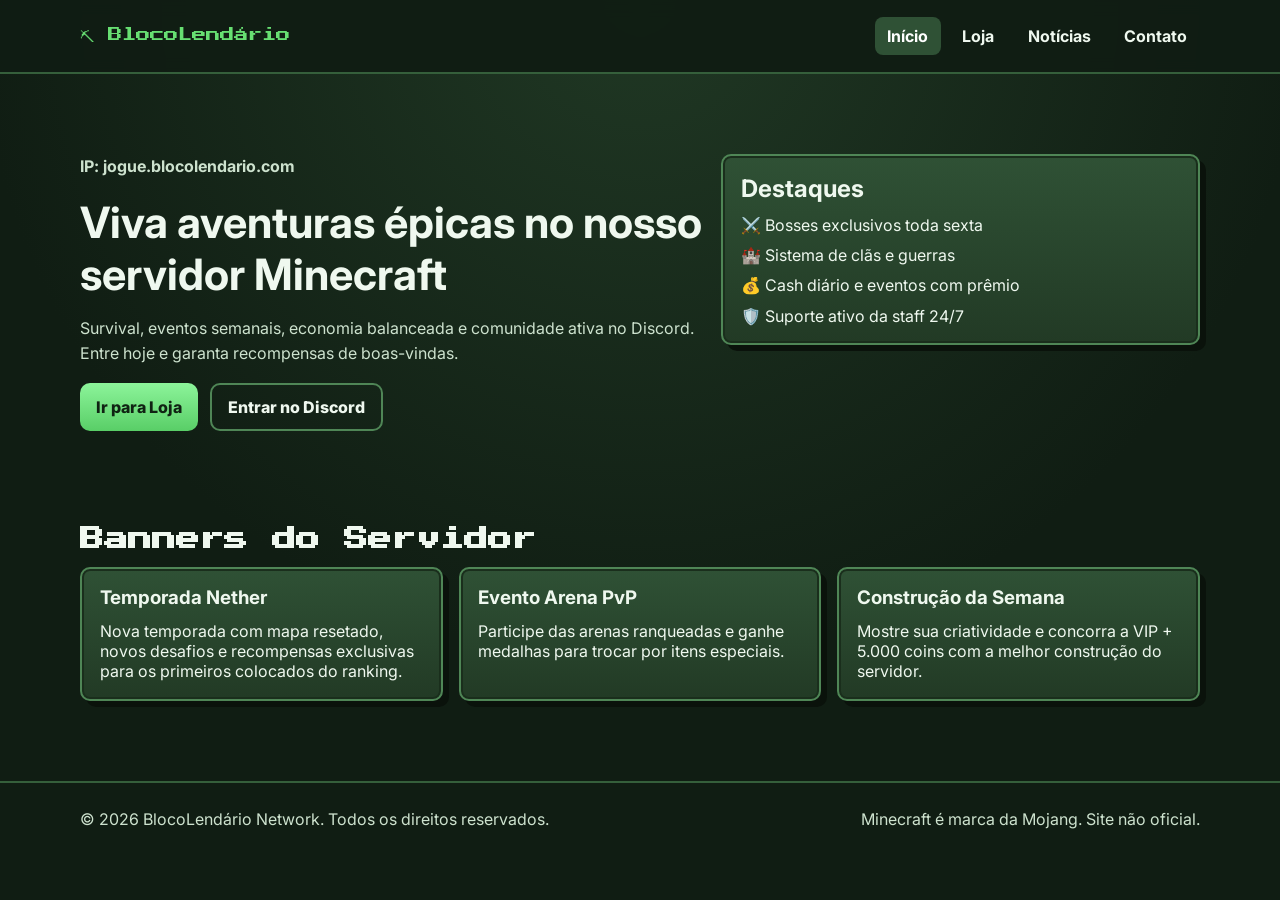
==== index.html @ 36bd611c "Create responsive Minecraft server website with store and payments" ====
<!DOCTYPE html>
<html lang="pt-BR">
  <head>
    <meta charset="UTF-8" />
    <meta name="viewport" content="width=device-width, initial-scale=1.0" />
    <title>BlocoLendário | Servidor Minecraft</title>
    <link rel="preconnect" href="https://fonts.googleapis.com" />
    <link rel="preconnect" href="https://fonts.gstatic.com" crossorigin />
    <link
      href="https://fonts.googleapis.com/css2?family=Press+Start+2P&family=Inter:wght@400;600;700;800&display=swap"
      rel="stylesheet"
    />
    <link rel="stylesheet" href="styles.css" />
  </head>
  <body>
    <header class="site-header">
      <div class="container nav-wrap">
        <a class="logo" href="index.html">⛏ BlocoLendário</a>
        <button class="menu-toggle" aria-label="Abrir menu">☰</button>
        <nav class="main-nav">
          <a class="active" href="index.html">Início</a>
          <a href="loja.html">Loja</a>
          <a href="noticias.html">Notícias</a>
          <a href="contato.html">Contato</a>
        </nav>
      </div>
    </header>

    <main>
      <section class="hero">
        <div class="container hero-grid">
          <div>
            <p class="tag">IP: jogue.blocolendario.com</p>
            <h1>Viva aventuras épicas no nosso servidor Minecraft</h1>
            <p>
              Survival, eventos semanais, economia balanceada e comunidade ativa no Discord.
              Entre hoje e garanta recompensas de boas-vindas.
            </p>
            <div class="hero-actions">
              <a class="btn btn-primary" href="loja.html">Ir para Loja</a>
              <a class="btn btn-outline" href="contato.html">Entrar no Discord</a>
            </div>
          </div>
          <div class="hero-card pixel-border">
            <h2>Destaques</h2>
            <ul>
              <li>⚔️ Bosses exclusivos toda sexta</li>
              <li>🏰 Sistema de clãs e guerras</li>
              <li>💰 Cash diário e eventos com prêmio</li>
              <li>🛡️ Suporte ativo da staff 24/7</li>
            </ul>
          </div>
        </div>
      </section>

      <section class="section">
        <div class="container">
          <h2 class="section-title">Banners do Servidor</h2>
          <div class="banner-grid">
            <article class="banner-card pixel-border">
              <h3>Temporada Nether</h3>
              <p>
                Nova temporada com mapa resetado, novos desafios e recompensas exclusivas para os
                primeiros colocados do ranking.
              </p>
            </article>
            <article class="banner-card pixel-border">
              <h3>Evento Arena PvP</h3>
              <p>
                Participe das arenas ranqueadas e ganhe medalhas para trocar por itens especiais.
              </p>
            </article>
            <article class="banner-card pixel-border">
              <h3>Construção da Semana</h3>
              <p>
                Mostre sua criatividade e concorra a VIP + 5.000 coins com a melhor construção do
                servidor.
              </p>
            </article>
          </div>
        </div>
      </section>
    </main>

    <footer class="site-footer">
      <div class="container footer-wrap">
        <p>© 2026 BlocoLendário Network. Todos os direitos reservados.</p>
        <p>Minecraft é marca da Mojang. Site não oficial.</p>
      </div>
    </footer>

    <script src="script.js"></script>
  </body>
</html>
---- styles.css ----
:root {
  --bg: #101d13;
  --bg-soft: #1b2e1e;
  --surface: #223a25;
  --surface-light: #2f5135;
  --primary: #67df72;
  --accent: #f3c153;
  --text: #eff8ef;
  --muted: #cde2ce;
  --danger: #f05f5f;
}

* {
  box-sizing: border-box;
  margin: 0;
  padding: 0;
}

body {
  font-family: "Inter", sans-serif;
  color: var(--text);
  background: radial-gradient(circle at top, #203824 0%, var(--bg) 60%);
  min-height: 100vh;
}

.container {
  width: min(1120px, 92%);
  margin: 0 auto;
}

.site-header {
  position: sticky;
  top: 0;
  z-index: 30;
  background: rgba(16, 29, 19, 0.95);
  backdrop-filter: blur(8px);
  border-bottom: 2px solid #355f3b;
}

.nav-wrap {
  min-height: 72px;
  display: flex;
  align-items: center;
  justify-content: space-between;
  gap: 1rem;
}

.logo {
  font-family: "Press Start 2P", cursive;
  color: var(--primary);
  text-decoration: none;
  font-size: 0.9rem;
}

.main-nav {
  display: flex;
  gap: 0.5rem;
}

.main-nav a {
  color: var(--text);
  text-decoration: none;
  font-weight: 700;
  padding: 0.55rem 0.8rem;
  border-radius: 8px;
}

.main-nav a:hover,
.main-nav a.active {
  background: var(--surface-light);
  color: #fff;
}

.menu-toggle {
  display: none;
  background: transparent;
  border: 1px solid #436f48;
  color: var(--text);
  border-radius: 8px;
  padding: 0.4rem 0.65rem;
  font-size: 1.2rem;
}

.hero {
  padding: 5rem 0 3rem;
}

.hero-grid {
  display: grid;
  grid-template-columns: 1.3fr 1fr;
  gap: 1.2rem;
  align-items: start;
}

.tag {
  color: var(--accent);
  font-weight: 700;
  margin-bottom: 1rem;
}

h1 {
  font-size: clamp(1.75rem, 5vw, 2.7rem);
  margin-bottom: 1rem;
}

.hero p {
  color: var(--muted);
  line-height: 1.6;
  margin-bottom: 1rem;
}

.hero-actions {
  display: flex;
  flex-wrap: wrap;
  gap: 0.75rem;
}

.btn {
  display: inline-flex;
  justify-content: center;
  align-items: center;
  text-decoration: none;
  font-weight: 800;
  border-radius: 10px;
  padding: 0.75rem 1rem;
  border: 0;
}

.btn-primary {
  color: #102313;
  background: linear-gradient(180deg, #8cf49a, #59ce67);
}

.btn-outline {
  color: var(--text);
  border: 2px solid #4f8656;
}

.section {
  padding: 3rem 0;
}

.section-title {
  font-family: "Press Start 2P", cursive;
  font-size: clamp(1rem, 3.5vw, 1.5rem);
  margin-bottom: 1rem;
}

.section-subtitle {
  margin-bottom: 1.5rem;
  color: var(--muted);
}

.pixel-border {
  border: 2px solid #4f8656;
  box-shadow: 0 0 0 2px #1a2e1c inset, 6px 6px 0 #0a120b;
  border-radius: 10px;
  background: linear-gradient(180deg, var(--surface-light), var(--surface));
}

.hero-card,
.banner-card,
.product-card,
.news-card,
.contact-card {
  padding: 1.1rem;
}

.hero-card h2,
.banner-card h3,
.product-card h2,
.news-card h2,
.contact-card h2 {
  margin-bottom: 0.75rem;
}

.hero-card ul,
.contact-card ul {
  list-style: none;
  display: grid;
  gap: 0.65rem;
}

.banner-grid,
.product-grid,
.news-list,
.contact-grid {
  display: grid;
  gap: 1rem;
}

.banner-grid,
.product-grid {
  grid-template-columns: repeat(auto-fit, minmax(220px, 1fr));
}

.news-list,
.contact-grid {
  grid-template-columns: 1fr;
}

.product-card {
  display: grid;
  gap: 0.8rem;
}

.product-card strong {
  color: var(--accent);
  font-size: 1.2rem;
}

.featured {
  border-color: var(--accent);
}

.badge {
  width: fit-content;
  font-size: 0.75rem;
  font-weight: 800;
  background: #18271a;
  border: 1px solid #4f8656;
  border-radius: 999px;
  padding: 0.2rem 0.55rem;
}

.news-card span {
  color: var(--accent);
  font-weight: 700;
}

.site-footer {
  border-top: 2px solid #355f3b;
  margin-top: 2rem;
}

.footer-wrap {
  min-height: 72px;
  padding: 1rem 0;
  display: flex;
  justify-content: space-between;
  align-items: center;
  gap: 1rem;
  flex-wrap: wrap;
  color: var(--muted);
}

@media (max-width: 860px) {
  .menu-toggle {
    display: inline-block;
  }

  .main-nav {
    position: fixed;
    top: 72px;
    left: 0;
    right: 0;
    background: #17301a;
    border-bottom: 2px solid #355f3b;
    padding: 0.8rem 4%;
    display: none;
    flex-direction: column;
    gap: 0.3rem;
  }

  .main-nav.open {
    display: flex;
  }

  .hero-grid {
    grid-template-columns: 1fr;
  }
}
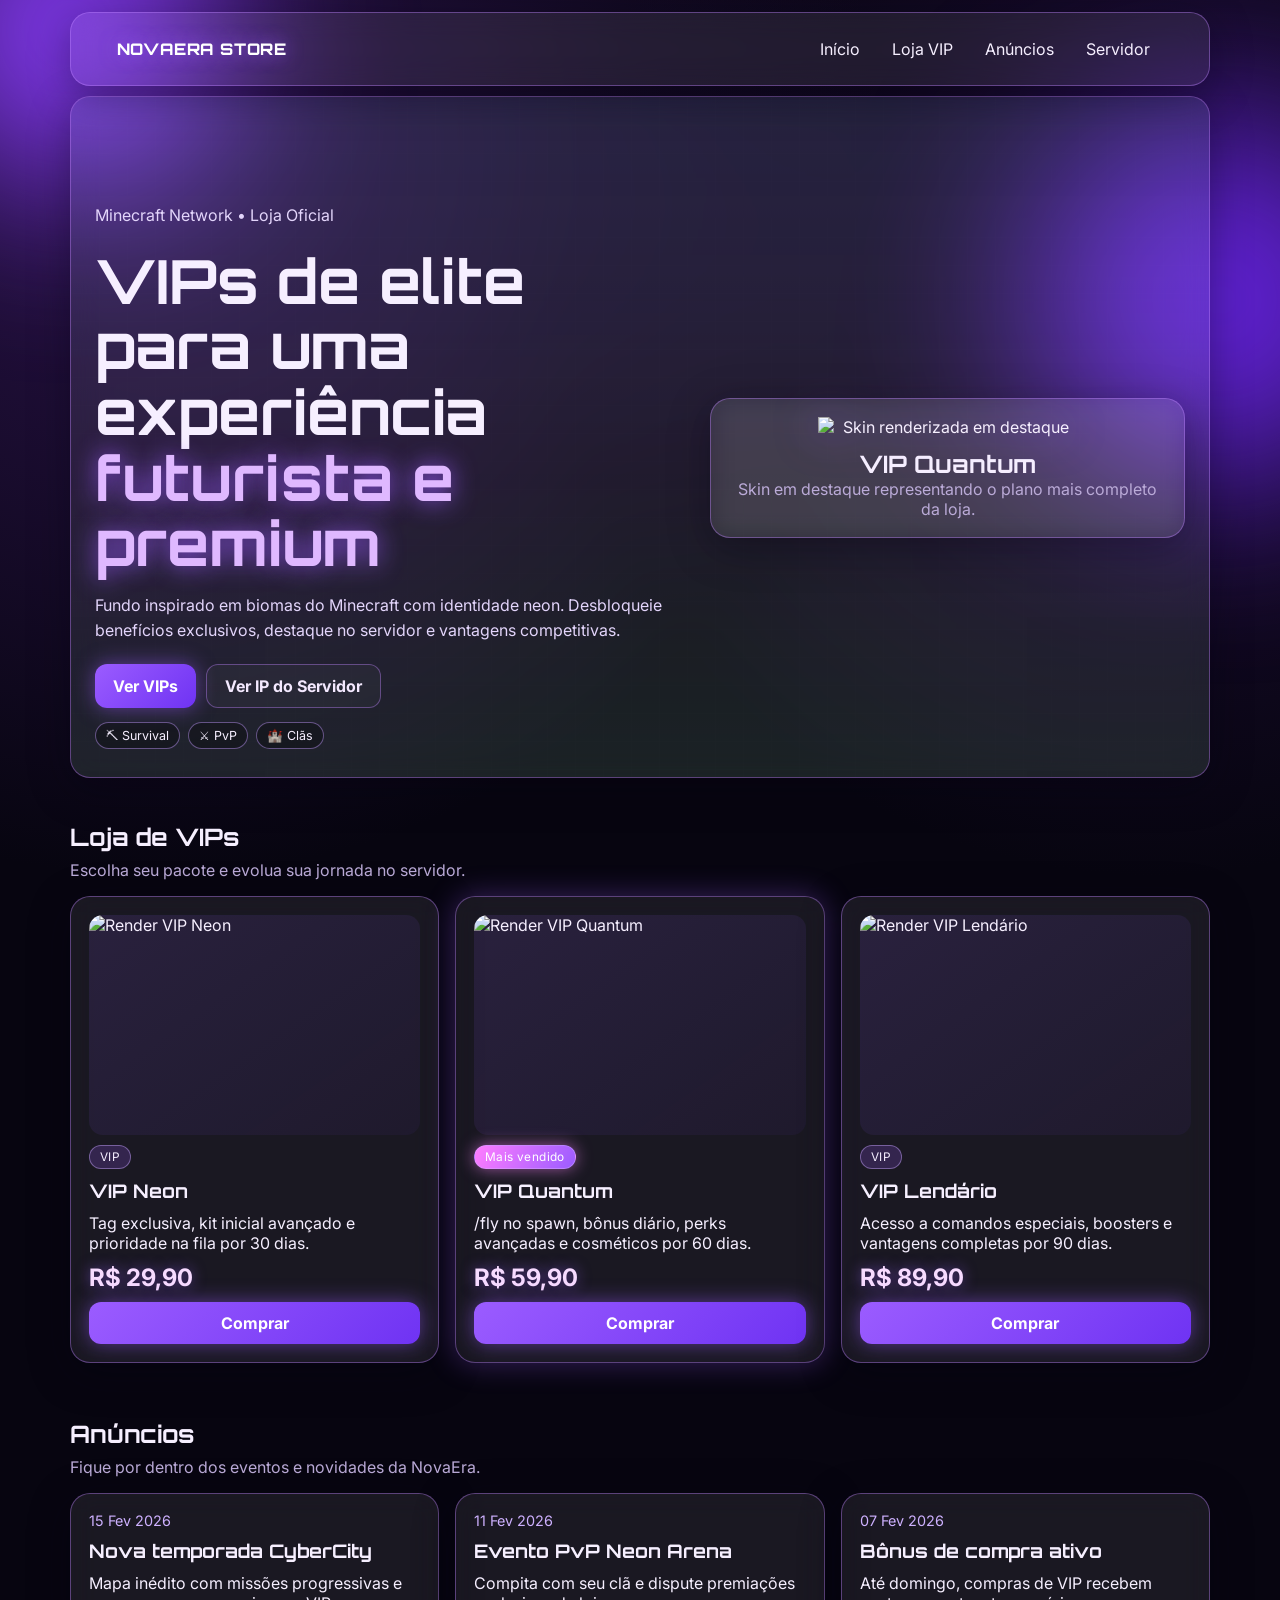
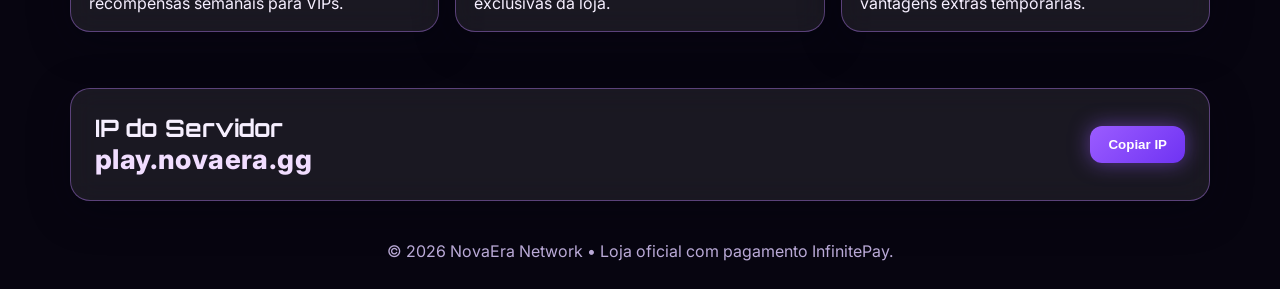
==== commit 66c9dbe1: "Add stronger Minecraft-inspired hero visuals and themed accents" ====
--- a/index.html
+++ b/index.html
@@ -3,89 +3,145 @@
   <head>
     <meta charset="UTF-8" />
     <meta name="viewport" content="width=device-width, initial-scale=1.0" />
-    <title>BlocoLendário | Servidor Minecraft</title>
+    <title>Loja NovaEra | VIP Minecraft</title>
     <link rel="preconnect" href="https://fonts.googleapis.com" />
     <link rel="preconnect" href="https://fonts.gstatic.com" crossorigin />
     <link
-      href="https://fonts.googleapis.com/css2?family=Press+Start+2P&family=Inter:wght@400;600;700;800&display=swap"
+      href="https://fonts.googleapis.com/css2?family=Inter:wght@400;500;700;800&family=Orbitron:wght@500;700;800&display=swap"
       rel="stylesheet"
     />
     <link rel="stylesheet" href="styles.css" />
   </head>
   <body>
-    <header class="site-header">
-      <div class="container nav-wrap">
-        <a class="logo" href="index.html">⛏ BlocoLendário</a>
+    <div class="bg-blur blur-1"></div>
+    <div class="bg-blur blur-2"></div>
+
+    <header class="topbar glass">
+      <div class="container nav">
+        <a href="#inicio" class="logo">NOVAERA STORE</a>
         <button class="menu-toggle" aria-label="Abrir menu">☰</button>
-        <nav class="main-nav">
-          <a class="active" href="index.html">Início</a>
-          <a href="loja.html">Loja</a>
-          <a href="noticias.html">Notícias</a>
-          <a href="contato.html">Contato</a>
+        <nav class="menu">
+          <a href="#inicio">Início</a>
+          <a href="#loja">Loja VIP</a>
+          <a href="#anuncios">Anúncios</a>
+          <a href="#servidor">Servidor</a>
         </nav>
       </div>
     </header>
 
     <main>
-      <section class="hero">
-        <div class="container hero-grid">
+      <section id="inicio" class="hero container glass">
+        <div class="minecraft-overlay" aria-hidden="true"></div>
+
+        <div class="hero-content">
+          <p class="eyebrow">Minecraft Network • Loja Oficial</p>
+          <h1>
+            VIPs de elite para uma experiência
+            <span>futurista e premium</span>
+          </h1>
+          <p>
+            Fundo inspirado em biomas do Minecraft com identidade neon. Desbloqueie benefícios
+            exclusivos, destaque no servidor e vantagens competitivas.
+          </p>
+          <div class="hero-actions">
+            <a href="#loja" class="btn btn-primary">Ver VIPs</a>
+            <a href="#servidor" class="btn btn-secondary">Ver IP do Servidor</a>
+          </div>
+          <div class="hero-tags">
+            <span>⛏ Survival</span>
+            <span>⚔ PvP</span>
+            <span>🏰 Clãs</span>
+          </div>
+        </div>
+
+        <div class="hero-render glass">
+          <img
+            src="https://mc-heads.net/body/Notch/left"
+            alt="Skin renderizada em destaque"
+            loading="eager"
+          />
           <div>
-            <p class="tag">IP: jogue.blocolendario.com</p>
-            <h1>Viva aventuras épicas no nosso servidor Minecraft</h1>
-            <p>
-              Survival, eventos semanais, economia balanceada e comunidade ativa no Discord.
-              Entre hoje e garanta recompensas de boas-vindas.
-            </p>
-            <div class="hero-actions">
-              <a class="btn btn-primary" href="loja.html">Ir para Loja</a>
-              <a class="btn btn-outline" href="contato.html">Entrar no Discord</a>
-            </div>
-          </div>
-          <div class="hero-card pixel-border">
-            <h2>Destaques</h2>
-            <ul>
-              <li>⚔️ Bosses exclusivos toda sexta</li>
-              <li>🏰 Sistema de clãs e guerras</li>
-              <li>💰 Cash diário e eventos com prêmio</li>
-              <li>🛡️ Suporte ativo da staff 24/7</li>
-            </ul>
+            <h2>VIP Quantum</h2>
+            <p>Skin em destaque representando o plano mais completo da loja.</p>
           </div>
         </div>
       </section>
 
-      <section class="section">
-        <div class="container">
-          <h2 class="section-title">Banners do Servidor</h2>
-          <div class="banner-grid">
-            <article class="banner-card pixel-border">
-              <h3>Temporada Nether</h3>
-              <p>
-                Nova temporada com mapa resetado, novos desafios e recompensas exclusivas para os
-                primeiros colocados do ranking.
-              </p>
-            </article>
-            <article class="banner-card pixel-border">
-              <h3>Evento Arena PvP</h3>
-              <p>
-                Participe das arenas ranqueadas e ganhe medalhas para trocar por itens especiais.
-              </p>
-            </article>
-            <article class="banner-card pixel-border">
-              <h3>Construção da Semana</h3>
-              <p>
-                Mostre sua criatividade e concorra a VIP + 5.000 coins com a melhor construção do
-                servidor.
-              </p>
-            </article>
+      <section id="loja" class="container section">
+        <div class="section-head">
+          <h2>Loja de VIPs</h2>
+          <p>Escolha seu pacote e evolua sua jornada no servidor.</p>
+        </div>
+
+        <div class="vip-grid">
+          <article class="vip-card glass">
+            <img src="https://mc-heads.net/body/Steve/left" alt="Render VIP Neon" loading="lazy" />
+            <span class="chip">VIP</span>
+            <h3>VIP Neon</h3>
+            <p>Tag exclusiva, kit inicial avançado e prioridade na fila por 30 dias.</p>
+            <strong class="price">R$ 29,90</strong>
+            <a class="btn btn-primary" href="https://checkout.infinitepay.io/novaera-vip-neon" target="_blank" rel="noopener">Comprar</a>
+          </article>
+
+          <article class="vip-card glass featured">
+            <img src="https://mc-heads.net/body/Alex/left" alt="Render VIP Quantum" loading="lazy" />
+            <span class="chip hot">Mais vendido</span>
+            <h3>VIP Quantum</h3>
+            <p>/fly no spawn, bônus diário, perks avançadas e cosméticos por 60 dias.</p>
+            <strong class="price">R$ 59,90</strong>
+            <a class="btn btn-primary" href="https://checkout.infinitepay.io/novaera-vip-quantum" target="_blank" rel="noopener">Comprar</a>
+          </article>
+
+          <article class="vip-card glass">
+            <img src="https://mc-heads.net/body/HeroBrine/left" alt="Render VIP Lendário" loading="lazy" />
+            <span class="chip">VIP</span>
+            <h3>VIP Lendário</h3>
+            <p>Acesso a comandos especiais, boosters e vantagens completas por 90 dias.</p>
+            <strong class="price">R$ 89,90</strong>
+            <a class="btn btn-primary" href="https://checkout.infinitepay.io/novaera-vip-lendario" target="_blank" rel="noopener">Comprar</a>
+          </article>
+        </div>
+      </section>
+
+      <section id="anuncios" class="container section">
+        <div class="section-head">
+          <h2>Anúncios</h2>
+          <p>Fique por dentro dos eventos e novidades da NovaEra.</p>
+        </div>
+
+        <div class="news-grid">
+          <article class="glass news-card">
+            <span>15 Fev 2026</span>
+            <h3>Nova temporada CyberCity</h3>
+            <p>Mapa inédito com missões progressivas e recompensas semanais para VIPs.</p>
+          </article>
+          <article class="glass news-card">
+            <span>11 Fev 2026</span>
+            <h3>Evento PvP Neon Arena</h3>
+            <p>Compita com seu clã e dispute premiações exclusivas da loja.</p>
+          </article>
+          <article class="glass news-card">
+            <span>07 Fev 2026</span>
+            <h3>Bônus de compra ativo</h3>
+            <p>Até domingo, compras de VIP recebem vantagens extras temporárias.</p>
+          </article>
+        </div>
+      </section>
+
+      <section id="servidor" class="container section">
+        <div class="server-box glass">
+          <div>
+            <h2>IP do Servidor</h2>
+            <p class="ip" id="server-ip">play.novaera.gg</p>
           </div>
+          <button class="btn btn-primary" id="copy-ip" type="button">Copiar IP</button>
         </div>
       </section>
     </main>
 
-    <footer class="site-footer">
-      <div class="container footer-wrap">
-        <p>© 2026 BlocoLendário Network. Todos os direitos reservados.</p>
-        <p>Minecraft é marca da Mojang. Site não oficial.</p>
+    <footer class="footer">
+      <div class="container">
+        <p>© 2026 NovaEra Network • Loja oficial com pagamento InfinitePay.</p>
       </div>
     </footer>
 
--- a/styles.css
+++ b/styles.css
@@ -1,13 +1,12 @@
 :root {
-  --bg: #101d13;
-  --bg-soft: #1b2e1e;
-  --surface: #223a25;
-  --surface-light: #2f5135;
-  --primary: #67df72;
-  --accent: #f3c153;
-  --text: #eff8ef;
-  --muted: #cde2ce;
-  --danger: #f05f5f;
+  --bg: #070510;
+  --surface: rgba(255, 255, 255, 0.08);
+  --surface-strong: rgba(255, 255, 255, 0.15);
+  --text: #f6efff;
+  --muted: #bbabd8;
+  --purple: #9b5cff;
+  --purple-strong: #6f33f3;
+  --line: rgba(189, 130, 255, 0.4);
 }
 
 * {
@@ -16,257 +15,379 @@
   padding: 0;
 }
 
+html {
+  scroll-behavior: smooth;
+}
+
 body {
-  font-family: "Inter", sans-serif;
+  font-family: Inter, sans-serif;
   color: var(--text);
-  background: radial-gradient(circle at top, #203824 0%, var(--bg) 60%);
+  background: radial-gradient(circle at 12% 8%, #291248 0%, transparent 35%),
+    radial-gradient(circle at 90% 15%, #1d0d35 0%, transparent 30%), var(--bg);
   min-height: 100vh;
+  overflow-x: hidden;
 }
 
 .container {
-  width: min(1120px, 92%);
+  width: min(1140px, 92%);
   margin: 0 auto;
 }
 
-.site-header {
+.bg-blur {
+  position: fixed;
+  border-radius: 999px;
+  filter: blur(90px);
+  z-index: -1;
+}
+
+.blur-1 {
+  width: 300px;
+  height: 300px;
+  background: #8b3dff;
+  top: -120px;
+  left: -80px;
+}
+
+.blur-2 {
+  width: 360px;
+  height: 360px;
+  background: #6222d8;
+  right: -120px;
+  top: 120px;
+}
+
+.glass {
+  background: var(--surface);
+  border: 1px solid var(--line);
+  backdrop-filter: blur(14px);
+  -webkit-backdrop-filter: blur(14px);
+  border-radius: 20px;
+  box-shadow: 0 10px 40px rgba(6, 2, 18, 0.35);
+}
+
+.topbar {
   position: sticky;
-  top: 0;
-  z-index: 30;
-  background: rgba(16, 29, 19, 0.95);
-  backdrop-filter: blur(8px);
-  border-bottom: 2px solid #355f3b;
-}
-
-.nav-wrap {
+  top: 12px;
+  z-index: 20;
+  width: min(1140px, 96%);
+  margin: 10px auto 0;
+}
+
+.nav {
   min-height: 72px;
+  display: flex;
+  justify-content: space-between;
+  align-items: center;
+  gap: 10px;
+}
+
+.logo {
+  font-family: Orbitron, sans-serif;
+  font-weight: 800;
+  text-decoration: none;
+  color: #fff;
+  letter-spacing: 0.8px;
+  text-shadow: 0 0 18px rgba(155, 92, 255, 0.75);
+}
+
+.menu {
+  display: flex;
+  gap: 6px;
+}
+
+.menu a {
+  color: var(--text);
+  text-decoration: none;
+  padding: 10px 13px;
+  border-radius: 10px;
+  transition: 0.25s ease;
+}
+
+.menu a:hover {
+  background: var(--surface-strong);
+  box-shadow: 0 0 20px rgba(155, 92, 255, 0.5);
+}
+
+.menu-toggle {
+  display: none;
+  border: 1px solid var(--line);
+  background: transparent;
+  color: #fff;
+  padding: 7px 10px;
+  border-radius: 10px;
+}
+
+.hero {
+  position: relative;
+  overflow: hidden;
+  display: grid;
+  grid-template-columns: 1.25fr 1fr;
+  gap: 22px;
+  padding: 90px 24px 28px;
+  margin-top: 12px;
+  align-items: center;
+}
+
+.minecraft-overlay {
+  position: absolute;
+  inset: 0;
+  z-index: 0;
+  background-image: linear-gradient(to top, rgba(42, 120, 66, 0.3), rgba(42, 120, 66, 0) 46%),
+    linear-gradient(to bottom, rgba(85, 146, 255, 0.2), rgba(85, 146, 255, 0) 55%),
+    url('https://images.unsplash.com/photo-1579546929518-9e396f3cc809?auto=format&fit=crop&w=1400&q=80');
+  background-size: cover;
+  background-position: center;
+  opacity: 0.34;
+}
+
+.minecraft-overlay::after {
+  content: '';
+  position: absolute;
+  inset: 0;
+  background-image: linear-gradient(90deg, rgba(255, 255, 255, 0.05) 1px, transparent 1px),
+    linear-gradient(rgba(255, 255, 255, 0.05) 1px, transparent 1px);
+  background-size: 28px 28px;
+  mix-blend-mode: screen;
+  opacity: 0.2;
+}
+
+.hero-content,
+.hero-render {
+  position: relative;
+  z-index: 1;
+}
+
+.eyebrow {
+  color: #d7c2ff;
+  margin-bottom: 12px;
+}
+
+h1,
+h2,
+h3 {
+  font-family: Orbitron, sans-serif;
+}
+
+h1 {
+  line-height: 1.08;
+  font-size: clamp(2rem, 5vw, 3.8rem);
+}
+
+h1 span {
+  color: #dfb8ff;
+  text-shadow: 0 0 24px rgba(155, 92, 255, 0.85);
+}
+
+.hero-content p {
+  color: #e3d5fb;
+  margin: 16px 0 20px;
+  max-width: 620px;
+  line-height: 1.6;
+}
+
+.hero-actions {
+  display: flex;
+  flex-wrap: wrap;
+  gap: 10px;
+}
+
+.hero-tags {
+  margin-top: 14px;
+  display: flex;
+  flex-wrap: wrap;
+  gap: 8px;
+}
+
+.hero-tags span {
+  padding: 5px 10px;
+  border-radius: 999px;
+  font-size: 0.78rem;
+  background: rgba(0, 0, 0, 0.28);
+  border: 1px solid rgba(194, 155, 255, 0.46);
+}
+
+.hero-render {
+  padding: 18px;
+  display: grid;
+  gap: 12px;
+  justify-items: center;
+  text-align: center;
+}
+
+.hero-render img {
+  width: min(260px, 100%);
+  max-height: 320px;
+  object-fit: contain;
+  filter: drop-shadow(0 0 20px rgba(155, 92, 255, 0.6));
+}
+
+.hero-render p {
+  color: var(--muted);
+}
+
+.section {
+  padding: 44px 0 12px;
+}
+
+.section-head {
+  margin-bottom: 16px;
+}
+
+.section-head p {
+  color: var(--muted);
+  margin-top: 8px;
+}
+
+.vip-grid,
+.news-grid {
+  display: grid;
+  gap: 16px;
+}
+
+.vip-grid {
+  grid-template-columns: repeat(auto-fit, minmax(250px, 1fr));
+}
+
+.news-grid {
+  grid-template-columns: repeat(auto-fit, minmax(240px, 1fr));
+}
+
+.vip-card,
+.news-card {
+  padding: 18px;
+  display: grid;
+  gap: 10px;
+  transition: transform 0.25s ease, box-shadow 0.25s ease, border-color 0.25s ease;
+}
+
+.vip-card:hover,
+.news-card:hover,
+.server-box:hover {
+  transform: translateY(-4px);
+  border-color: rgba(189, 130, 255, 0.9);
+  box-shadow: 0 0 28px rgba(155, 92, 255, 0.45);
+}
+
+.vip-card img {
+  width: 100%;
+  height: 220px;
+  object-fit: contain;
+  border-radius: 14px;
+  background: linear-gradient(145deg, rgba(155, 92, 255, 0.12), rgba(111, 51, 243, 0.05));
+}
+
+.chip {
+  width: fit-content;
+  background: rgba(155, 92, 255, 0.2);
+  border: 1px solid rgba(205, 168, 255, 0.45);
+  border-radius: 999px;
+  padding: 4px 10px;
+  font-size: 0.74rem;
+  letter-spacing: 0.4px;
+}
+
+.chip.hot {
+  background: linear-gradient(120deg, #ff7dff, #9b5cff);
+  color: #fff;
+  box-shadow: 0 0 16px rgba(255, 137, 255, 0.55);
+}
+
+.price {
+  font-size: 1.5rem;
+  color: #f7dbff;
+  text-shadow: 0 0 14px rgba(155, 92, 255, 0.55);
+}
+
+.featured {
+  box-shadow: 0 0 30px rgba(155, 92, 255, 0.32);
+}
+
+.news-card span {
+  color: #ceb1ff;
+  font-size: 0.9rem;
+}
+
+.server-box {
+  padding: 24px;
   display: flex;
   align-items: center;
   justify-content: space-between;
-  gap: 1rem;
-}
-
-.logo {
-  font-family: "Press Start 2P", cursive;
-  color: var(--primary);
+  gap: 12px;
+  transition: transform 0.25s ease, box-shadow 0.25s ease, border-color 0.25s ease;
+}
+
+.ip {
+  font-size: clamp(1.2rem, 3vw, 1.7rem);
+  font-weight: 800;
+  color: #f1ddff;
+  letter-spacing: 0.4px;
+}
+
+.btn {
   text-decoration: none;
-  font-size: 0.9rem;
-}
-
-.main-nav {
-  display: flex;
-  gap: 0.5rem;
-}
-
-.main-nav a {
-  color: var(--text);
-  text-decoration: none;
+  border: 0;
+  border-radius: 12px;
+  padding: 11px 18px;
   font-weight: 700;
-  padding: 0.55rem 0.8rem;
-  border-radius: 8px;
-}
-
-.main-nav a:hover,
-.main-nav a.active {
-  background: var(--surface-light);
+  cursor: pointer;
+  display: inline-flex;
+  align-items: center;
+  justify-content: center;
+}
+
+.btn-primary {
   color: #fff;
-}
-
-.menu-toggle {
-  display: none;
-  background: transparent;
-  border: 1px solid #436f48;
-  color: var(--text);
-  border-radius: 8px;
-  padding: 0.4rem 0.65rem;
-  font-size: 1.2rem;
-}
-
-.hero {
-  padding: 5rem 0 3rem;
-}
-
-.hero-grid {
-  display: grid;
-  grid-template-columns: 1.3fr 1fr;
-  gap: 1.2rem;
-  align-items: start;
-}
-
-.tag {
-  color: var(--accent);
-  font-weight: 700;
-  margin-bottom: 1rem;
-}
-
-h1 {
-  font-size: clamp(1.75rem, 5vw, 2.7rem);
-  margin-bottom: 1rem;
-}
-
-.hero p {
+  background: linear-gradient(135deg, var(--purple), var(--purple-strong));
+  box-shadow: 0 0 20px rgba(155, 92, 255, 0.5);
+  transition: box-shadow 0.2s ease, transform 0.2s ease;
+}
+
+.btn-primary:hover {
+  box-shadow: 0 0 30px rgba(155, 92, 255, 0.85);
+  transform: translateY(-1px);
+}
+
+.btn-secondary {
+  color: #f4e9ff;
+  background: rgba(255, 255, 255, 0.03);
+  border: 1px solid var(--line);
+}
+
+.footer {
+  padding: 28px 0;
   color: var(--muted);
-  line-height: 1.6;
-  margin-bottom: 1rem;
-}
-
-.hero-actions {
-  display: flex;
-  flex-wrap: wrap;
-  gap: 0.75rem;
-}
-
-.btn {
-  display: inline-flex;
-  justify-content: center;
-  align-items: center;
-  text-decoration: none;
-  font-weight: 800;
-  border-radius: 10px;
-  padding: 0.75rem 1rem;
-  border: 0;
-}
-
-.btn-primary {
-  color: #102313;
-  background: linear-gradient(180deg, #8cf49a, #59ce67);
-}
-
-.btn-outline {
-  color: var(--text);
-  border: 2px solid #4f8656;
-}
-
-.section {
-  padding: 3rem 0;
-}
-
-.section-title {
-  font-family: "Press Start 2P", cursive;
-  font-size: clamp(1rem, 3.5vw, 1.5rem);
-  margin-bottom: 1rem;
-}
-
-.section-subtitle {
-  margin-bottom: 1.5rem;
-  color: var(--muted);
-}
-
-.pixel-border {
-  border: 2px solid #4f8656;
-  box-shadow: 0 0 0 2px #1a2e1c inset, 6px 6px 0 #0a120b;
-  border-radius: 10px;
-  background: linear-gradient(180deg, var(--surface-light), var(--surface));
-}
-
-.hero-card,
-.banner-card,
-.product-card,
-.news-card,
-.contact-card {
-  padding: 1.1rem;
-}
-
-.hero-card h2,
-.banner-card h3,
-.product-card h2,
-.news-card h2,
-.contact-card h2 {
-  margin-bottom: 0.75rem;
-}
-
-.hero-card ul,
-.contact-card ul {
-  list-style: none;
-  display: grid;
-  gap: 0.65rem;
-}
-
-.banner-grid,
-.product-grid,
-.news-list,
-.contact-grid {
-  display: grid;
-  gap: 1rem;
-}
-
-.banner-grid,
-.product-grid {
-  grid-template-columns: repeat(auto-fit, minmax(220px, 1fr));
-}
-
-.news-list,
-.contact-grid {
-  grid-template-columns: 1fr;
-}
-
-.product-card {
-  display: grid;
-  gap: 0.8rem;
-}
-
-.product-card strong {
-  color: var(--accent);
-  font-size: 1.2rem;
-}
-
-.featured {
-  border-color: var(--accent);
-}
-
-.badge {
-  width: fit-content;
-  font-size: 0.75rem;
-  font-weight: 800;
-  background: #18271a;
-  border: 1px solid #4f8656;
-  border-radius: 999px;
-  padding: 0.2rem 0.55rem;
-}
-
-.news-card span {
-  color: var(--accent);
-  font-weight: 700;
-}
-
-.site-footer {
-  border-top: 2px solid #355f3b;
-  margin-top: 2rem;
-}
-
-.footer-wrap {
-  min-height: 72px;
-  padding: 1rem 0;
-  display: flex;
-  justify-content: space-between;
-  align-items: center;
-  gap: 1rem;
-  flex-wrap: wrap;
-  color: var(--muted);
-}
-
-@media (max-width: 860px) {
+  text-align: center;
+}
+
+@media (max-width: 920px) {
+  .hero {
+    grid-template-columns: 1fr;
+    padding: 84px 16px 20px;
+  }
+
   .menu-toggle {
     display: inline-block;
   }
 
-  .main-nav {
-    position: fixed;
-    top: 72px;
-    left: 0;
-    right: 0;
-    background: #17301a;
-    border-bottom: 2px solid #355f3b;
-    padding: 0.8rem 4%;
+  .menu {
     display: none;
+    position: absolute;
+    top: 76px;
+    left: 2%;
+    right: 2%;
     flex-direction: column;
-    gap: 0.3rem;
-  }
-
-  .main-nav.open {
+    padding: 10px;
+    border-radius: 12px;
+    border: 1px solid var(--line);
+    background: rgba(8, 5, 16, 0.96);
+  }
+
+  .menu.open {
     display: flex;
   }
 
-  .hero-grid {
-    grid-template-columns: 1fr;
-  }
-}
+  .server-box {
+    flex-direction: column;
+    align-items: flex-start;
+  }
+}
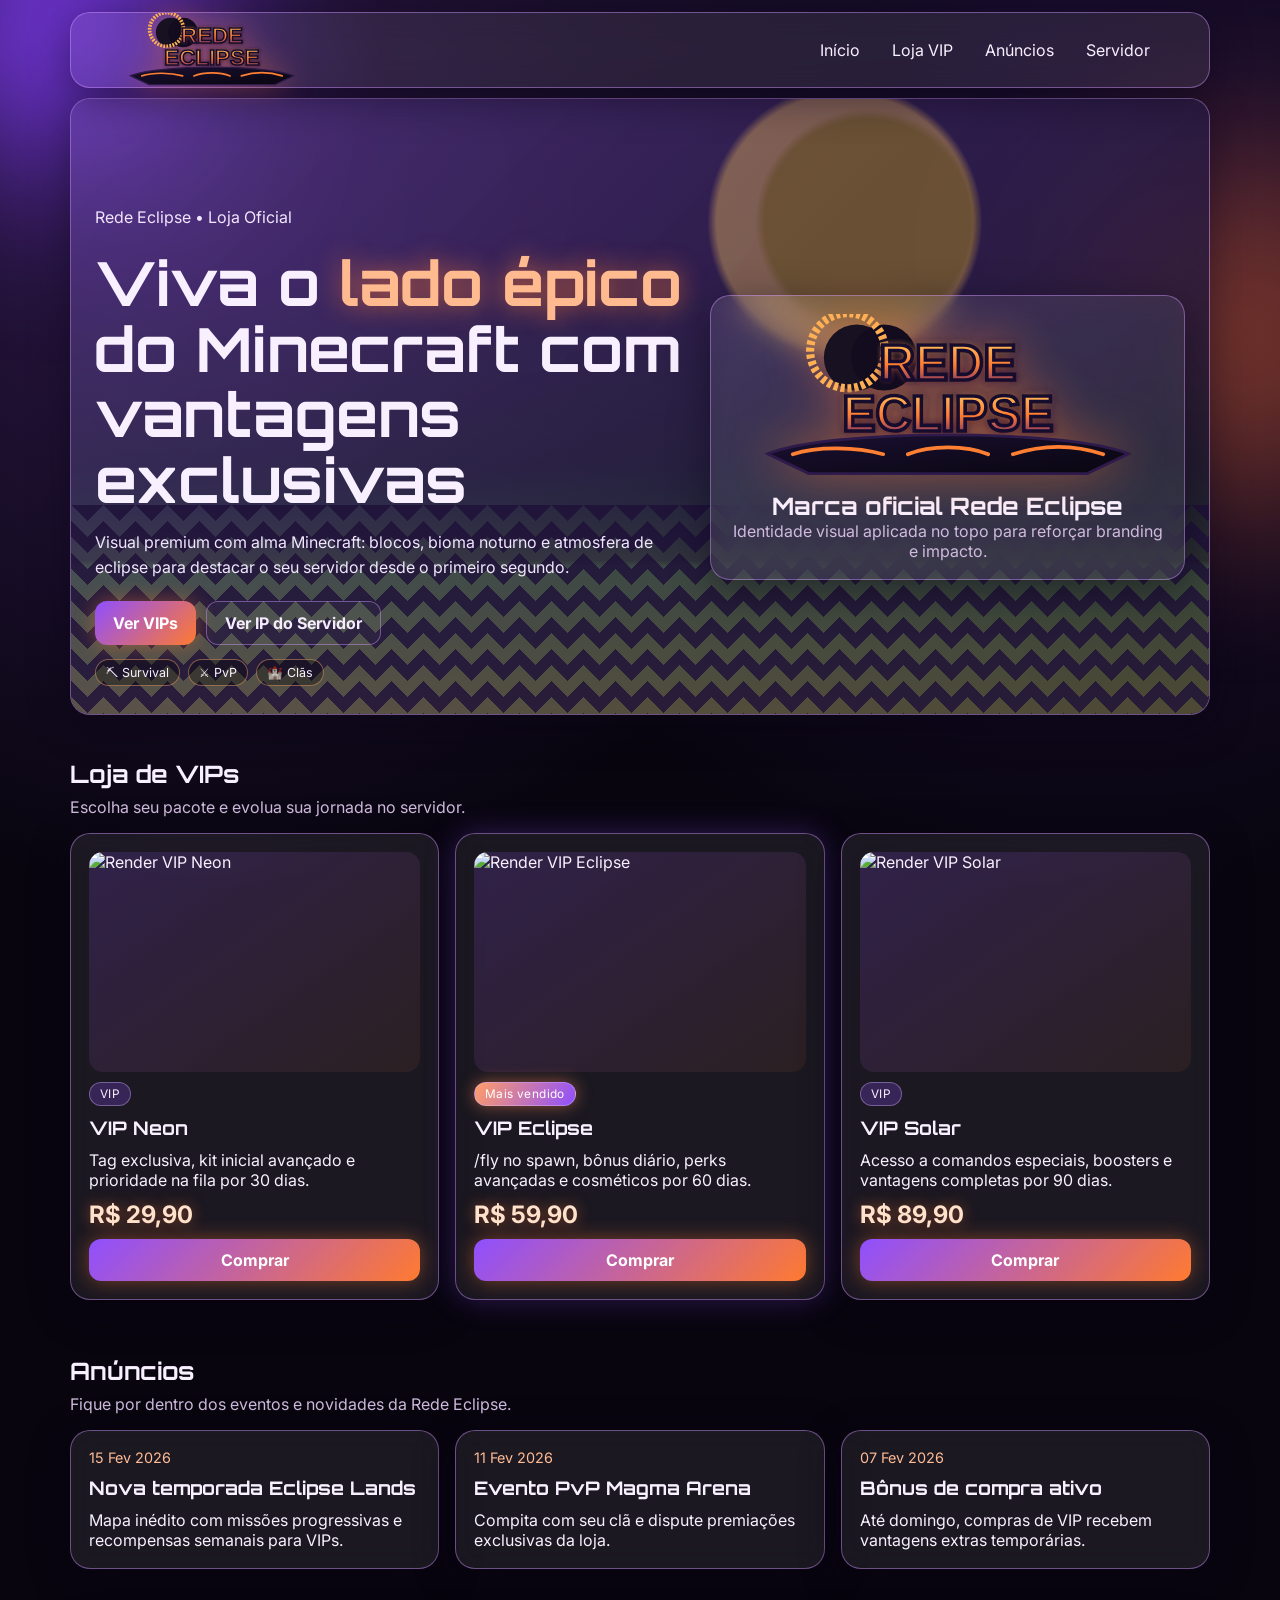
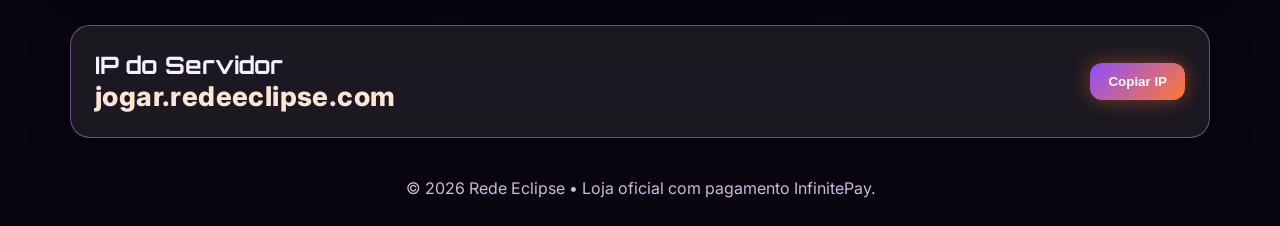
==== commit 87aad326: "Apply Rede Eclipse branding and Minecraft-themed hero redesign" ====
--- a/index.html
+++ b/index.html
@@ -3,7 +3,7 @@
   <head>
     <meta charset="UTF-8" />
     <meta name="viewport" content="width=device-width, initial-scale=1.0" />
-    <title>Loja NovaEra | VIP Minecraft</title>
+    <title>Rede Eclipse | Loja VIP Minecraft</title>
     <link rel="preconnect" href="https://fonts.googleapis.com" />
     <link rel="preconnect" href="https://fonts.gstatic.com" crossorigin />
     <link
@@ -18,7 +18,9 @@
 
     <header class="topbar glass">
       <div class="container nav">
-        <a href="#inicio" class="logo">NOVAERA STORE</a>
+        <a href="#inicio" class="logo-mini">
+          <img src="logo-rede-eclipse.svg" alt="Logo Rede Eclipse" />
+        </a>
         <button class="menu-toggle" aria-label="Abrir menu">☰</button>
         <nav class="menu">
           <a href="#inicio">Início</a>
@@ -32,16 +34,17 @@
     <main>
       <section id="inicio" class="hero container glass">
         <div class="minecraft-overlay" aria-hidden="true"></div>
+        <div class="pixel-mountains" aria-hidden="true"></div>
 
         <div class="hero-content">
-          <p class="eyebrow">Minecraft Network • Loja Oficial</p>
+          <p class="eyebrow">Rede Eclipse • Loja Oficial</p>
           <h1>
-            VIPs de elite para uma experiência
-            <span>futurista e premium</span>
+            Viva o <span>lado épico</span> do Minecraft
+            com vantagens exclusivas
           </h1>
           <p>
-            Fundo inspirado em biomas do Minecraft com identidade neon. Desbloqueie benefícios
-            exclusivos, destaque no servidor e vantagens competitivas.
+            Visual premium com alma Minecraft: blocos, bioma noturno e atmosfera de eclipse para
+            destacar o seu servidor desde o primeiro segundo.
           </p>
           <div class="hero-actions">
             <a href="#loja" class="btn btn-primary">Ver VIPs</a>
@@ -56,13 +59,13 @@
 
         <div class="hero-render glass">
           <img
-            src="https://mc-heads.net/body/Notch/left"
-            alt="Skin renderizada em destaque"
+            src="logo-rede-eclipse.svg"
+            alt="Logo oficial da Rede Eclipse"
             loading="eager"
           />
           <div>
-            <h2>VIP Quantum</h2>
-            <p>Skin em destaque representando o plano mais completo da loja.</p>
+            <h2>Marca oficial Rede Eclipse</h2>
+            <p>Identidade visual aplicada no topo para reforçar branding e impacto.</p>
           </div>
         </div>
       </section>
@@ -80,25 +83,25 @@
             <h3>VIP Neon</h3>
             <p>Tag exclusiva, kit inicial avançado e prioridade na fila por 30 dias.</p>
             <strong class="price">R$ 29,90</strong>
-            <a class="btn btn-primary" href="https://checkout.infinitepay.io/novaera-vip-neon" target="_blank" rel="noopener">Comprar</a>
+            <a class="btn btn-primary" href="https://checkout.infinitepay.io/redeeclipse-vip-neon" target="_blank" rel="noopener">Comprar</a>
           </article>
 
           <article class="vip-card glass featured">
-            <img src="https://mc-heads.net/body/Alex/left" alt="Render VIP Quantum" loading="lazy" />
+            <img src="https://mc-heads.net/body/Alex/left" alt="Render VIP Eclipse" loading="lazy" />
             <span class="chip hot">Mais vendido</span>
-            <h3>VIP Quantum</h3>
+            <h3>VIP Eclipse</h3>
             <p>/fly no spawn, bônus diário, perks avançadas e cosméticos por 60 dias.</p>
             <strong class="price">R$ 59,90</strong>
-            <a class="btn btn-primary" href="https://checkout.infinitepay.io/novaera-vip-quantum" target="_blank" rel="noopener">Comprar</a>
+            <a class="btn btn-primary" href="https://checkout.infinitepay.io/redeeclipse-vip-eclipse" target="_blank" rel="noopener">Comprar</a>
           </article>
 
           <article class="vip-card glass">
-            <img src="https://mc-heads.net/body/HeroBrine/left" alt="Render VIP Lendário" loading="lazy" />
+            <img src="https://mc-heads.net/body/HeroBrine/left" alt="Render VIP Solar" loading="lazy" />
             <span class="chip">VIP</span>
-            <h3>VIP Lendário</h3>
+            <h3>VIP Solar</h3>
             <p>Acesso a comandos especiais, boosters e vantagens completas por 90 dias.</p>
             <strong class="price">R$ 89,90</strong>
-            <a class="btn btn-primary" href="https://checkout.infinitepay.io/novaera-vip-lendario" target="_blank" rel="noopener">Comprar</a>
+            <a class="btn btn-primary" href="https://checkout.infinitepay.io/redeeclipse-vip-solar" target="_blank" rel="noopener">Comprar</a>
           </article>
         </div>
       </section>
@@ -106,18 +109,18 @@
       <section id="anuncios" class="container section">
         <div class="section-head">
           <h2>Anúncios</h2>
-          <p>Fique por dentro dos eventos e novidades da NovaEra.</p>
+          <p>Fique por dentro dos eventos e novidades da Rede Eclipse.</p>
         </div>
 
         <div class="news-grid">
           <article class="glass news-card">
             <span>15 Fev 2026</span>
-            <h3>Nova temporada CyberCity</h3>
+            <h3>Nova temporada Eclipse Lands</h3>
             <p>Mapa inédito com missões progressivas e recompensas semanais para VIPs.</p>
           </article>
           <article class="glass news-card">
             <span>11 Fev 2026</span>
-            <h3>Evento PvP Neon Arena</h3>
+            <h3>Evento PvP Magma Arena</h3>
             <p>Compita com seu clã e dispute premiações exclusivas da loja.</p>
           </article>
           <article class="glass news-card">
@@ -132,7 +135,7 @@
         <div class="server-box glass">
           <div>
             <h2>IP do Servidor</h2>
-            <p class="ip" id="server-ip">play.novaera.gg</p>
+            <p class="ip" id="server-ip">jogar.redeeclipse.com</p>
           </div>
           <button class="btn btn-primary" id="copy-ip" type="button">Copiar IP</button>
         </div>
@@ -141,7 +144,7 @@
 
     <footer class="footer">
       <div class="container">
-        <p>© 2026 NovaEra Network • Loja oficial com pagamento InfinitePay.</p>
+        <p>© 2026 Rede Eclipse • Loja oficial com pagamento InfinitePay.</p>
       </div>
     </footer>
 
--- a/styles.css
+++ b/styles.css
@@ -1,12 +1,13 @@
 :root {
-  --bg: #070510;
+  --bg: #08050f;
   --surface: rgba(255, 255, 255, 0.08);
   --surface-strong: rgba(255, 255, 255, 0.15);
-  --text: #f6efff;
-  --muted: #bbabd8;
-  --purple: #9b5cff;
-  --purple-strong: #6f33f3;
-  --line: rgba(189, 130, 255, 0.4);
+  --text: #f9f0ff;
+  --muted: #d0bbde;
+  --purple: #8f4fff;
+  --purple-strong: #612bd1;
+  --lava: #ff7a30;
+  --line: rgba(206, 150, 255, 0.45);
 }
 
 * {
@@ -22,8 +23,8 @@
 body {
   font-family: Inter, sans-serif;
   color: var(--text);
-  background: radial-gradient(circle at 12% 8%, #291248 0%, transparent 35%),
-    radial-gradient(circle at 90% 15%, #1d0d35 0%, transparent 30%), var(--bg);
+  background: radial-gradient(circle at 16% 10%, #2d1848 0%, transparent 36%),
+    radial-gradient(circle at 85% 12%, #1f1038 0%, transparent 35%), var(--bg);
   min-height: 100vh;
   overflow-x: hidden;
 }
@@ -41,19 +42,20 @@
 }
 
 .blur-1 {
-  width: 300px;
-  height: 300px;
-  background: #8b3dff;
+  width: 280px;
+  height: 280px;
+  background: #7d3bf0;
   top: -120px;
   left: -80px;
 }
 
 .blur-2 {
-  width: 360px;
-  height: 360px;
-  background: #6222d8;
-  right: -120px;
-  top: 120px;
+  width: 350px;
+  height: 350px;
+  background: #ff6f2a;
+  right: -140px;
+  top: 160px;
+  opacity: 0.4;
 }
 
 .glass {
@@ -62,7 +64,7 @@
   backdrop-filter: blur(14px);
   -webkit-backdrop-filter: blur(14px);
   border-radius: 20px;
-  box-shadow: 0 10px 40px rgba(6, 2, 18, 0.35);
+  box-shadow: 0 10px 40px rgba(8, 4, 20, 0.45);
 }
 
 .topbar {
@@ -81,13 +83,15 @@
   gap: 10px;
 }
 
-.logo {
-  font-family: Orbitron, sans-serif;
-  font-weight: 800;
-  text-decoration: none;
-  color: #fff;
-  letter-spacing: 0.8px;
-  text-shadow: 0 0 18px rgba(155, 92, 255, 0.75);
+.logo-mini {
+  display: inline-flex;
+  align-items: center;
+}
+
+.logo-mini img {
+  width: clamp(140px, 20vw, 190px);
+  height: auto;
+  filter: drop-shadow(0 0 14px rgba(255, 122, 48, 0.38));
 }
 
 .menu {
@@ -105,7 +109,7 @@
 
 .menu a:hover {
   background: var(--surface-strong);
-  box-shadow: 0 0 20px rgba(155, 92, 255, 0.5);
+  box-shadow: 0 0 20px rgba(143, 79, 255, 0.5);
 }
 
 .menu-toggle {
@@ -132,23 +136,25 @@
   position: absolute;
   inset: 0;
   z-index: 0;
-  background-image: linear-gradient(to top, rgba(42, 120, 66, 0.3), rgba(42, 120, 66, 0) 46%),
-    linear-gradient(to bottom, rgba(85, 146, 255, 0.2), rgba(85, 146, 255, 0) 55%),
-    url('https://images.unsplash.com/photo-1579546929518-9e396f3cc809?auto=format&fit=crop&w=1400&q=80');
-  background-size: cover;
-  background-position: center;
-  opacity: 0.34;
-}
-
-.minecraft-overlay::after {
-  content: '';
+  background:
+    radial-gradient(circle at 68% 20%, rgba(255, 197, 91, 0.4) 0 14%, rgba(10, 7, 16, 0) 15%),
+    radial-gradient(circle at 70% 20%, rgba(9, 5, 20, 0.85) 0 11%, rgba(9, 5, 20, 0) 12%),
+    linear-gradient(to top, rgba(66, 139, 78, 0.42) 0 24%, rgba(41, 93, 58, 0.35) 25%, rgba(25, 53, 37, 0.2) 40%, rgba(0, 0, 0, 0) 72%),
+    linear-gradient(135deg, rgba(107, 63, 181, 0.45), rgba(19, 12, 37, 0.9));
+  opacity: 0.95;
+}
+
+.pixel-mountains {
   position: absolute;
-  inset: 0;
-  background-image: linear-gradient(90deg, rgba(255, 255, 255, 0.05) 1px, transparent 1px),
-    linear-gradient(rgba(255, 255, 255, 0.05) 1px, transparent 1px);
-  background-size: 28px 28px;
-  mix-blend-mode: screen;
-  opacity: 0.2;
+  inset: auto 0 0;
+  height: 34%;
+  z-index: 0;
+  background:
+    linear-gradient(135deg, rgba(30, 16, 56, 0.8) 25%, transparent 25%) -16px 0/32px 32px,
+    linear-gradient(225deg, rgba(30, 16, 56, 0.8) 25%, transparent 25%) -16px 0/32px 32px,
+    linear-gradient(315deg, rgba(30, 16, 56, 0.8) 25%, transparent 25%) 0px 0/32px 32px,
+    linear-gradient(45deg, rgba(30, 16, 56, 0.8) 25%, transparent 25%) 0px 0/32px 32px,
+    linear-gradient(to top, rgba(255, 122, 48, 0.18), rgba(255, 122, 48, 0));
 }
 
 .hero-content,
@@ -158,7 +164,7 @@
 }
 
 .eyebrow {
-  color: #d7c2ff;
+  color: #eed5ff;
   margin-bottom: 12px;
 }
 
@@ -174,12 +180,12 @@
 }
 
 h1 span {
-  color: #dfb8ff;
-  text-shadow: 0 0 24px rgba(155, 92, 255, 0.85);
+  color: #ffbb8f;
+  text-shadow: 0 0 24px rgba(255, 122, 48, 0.66);
 }
 
 .hero-content p {
-  color: #e3d5fb;
+  color: #f2e6ff;
   margin: 16px 0 20px;
   max-width: 620px;
   line-height: 1.6;
@@ -202,8 +208,8 @@
   padding: 5px 10px;
   border-radius: 999px;
   font-size: 0.78rem;
-  background: rgba(0, 0, 0, 0.28);
-  border: 1px solid rgba(194, 155, 255, 0.46);
+  background: rgba(0, 0, 0, 0.3);
+  border: 1px solid rgba(255, 177, 117, 0.45);
 }
 
 .hero-render {
@@ -215,10 +221,10 @@
 }
 
 .hero-render img {
-  width: min(260px, 100%);
+  width: min(420px, 100%);
   max-height: 320px;
   object-fit: contain;
-  filter: drop-shadow(0 0 20px rgba(155, 92, 255, 0.6));
+  filter: drop-shadow(0 0 24px rgba(255, 122, 48, 0.48));
 }
 
 .hero-render p {
@@ -264,8 +270,8 @@
 .news-card:hover,
 .server-box:hover {
   transform: translateY(-4px);
-  border-color: rgba(189, 130, 255, 0.9);
-  box-shadow: 0 0 28px rgba(155, 92, 255, 0.45);
+  border-color: rgba(255, 176, 114, 0.95);
+  box-shadow: 0 0 28px rgba(255, 122, 48, 0.36);
 }
 
 .vip-card img {
@@ -273,13 +279,13 @@
   height: 220px;
   object-fit: contain;
   border-radius: 14px;
-  background: linear-gradient(145deg, rgba(155, 92, 255, 0.12), rgba(111, 51, 243, 0.05));
+  background: linear-gradient(145deg, rgba(143, 79, 255, 0.18), rgba(255, 122, 48, 0.07));
 }
 
 .chip {
   width: fit-content;
-  background: rgba(155, 92, 255, 0.2);
-  border: 1px solid rgba(205, 168, 255, 0.45);
+  background: rgba(143, 79, 255, 0.24);
+  border: 1px solid rgba(213, 182, 255, 0.4);
   border-radius: 999px;
   padding: 4px 10px;
   font-size: 0.74rem;
@@ -287,23 +293,23 @@
 }
 
 .chip.hot {
-  background: linear-gradient(120deg, #ff7dff, #9b5cff);
+  background: linear-gradient(120deg, #ff9e66, #8f4fff);
   color: #fff;
-  box-shadow: 0 0 16px rgba(255, 137, 255, 0.55);
+  box-shadow: 0 0 16px rgba(255, 137, 79, 0.5);
 }
 
 .price {
   font-size: 1.5rem;
-  color: #f7dbff;
-  text-shadow: 0 0 14px rgba(155, 92, 255, 0.55);
+  color: #ffe2cc;
+  text-shadow: 0 0 14px rgba(255, 122, 48, 0.5);
 }
 
 .featured {
-  box-shadow: 0 0 30px rgba(155, 92, 255, 0.32);
+  box-shadow: 0 0 30px rgba(143, 79, 255, 0.28);
 }
 
 .news-card span {
-  color: #ceb1ff;
+  color: #ffbc95;
   font-size: 0.9rem;
 }
 
@@ -319,7 +325,7 @@
 .ip {
   font-size: clamp(1.2rem, 3vw, 1.7rem);
   font-weight: 800;
-  color: #f1ddff;
+  color: #fce5d5;
   letter-spacing: 0.4px;
 }
 
@@ -337,18 +343,18 @@
 
 .btn-primary {
   color: #fff;
-  background: linear-gradient(135deg, var(--purple), var(--purple-strong));
-  box-shadow: 0 0 20px rgba(155, 92, 255, 0.5);
+  background: linear-gradient(135deg, var(--purple), var(--lava));
+  box-shadow: 0 0 20px rgba(255, 122, 48, 0.42);
   transition: box-shadow 0.2s ease, transform 0.2s ease;
 }
 
 .btn-primary:hover {
-  box-shadow: 0 0 30px rgba(155, 92, 255, 0.85);
+  box-shadow: 0 0 30px rgba(255, 122, 48, 0.75);
   transform: translateY(-1px);
 }
 
 .btn-secondary {
-  color: #f4e9ff;
+  color: #f6ebff;
   background: rgba(255, 255, 255, 0.03);
   border: 1px solid var(--line);
 }
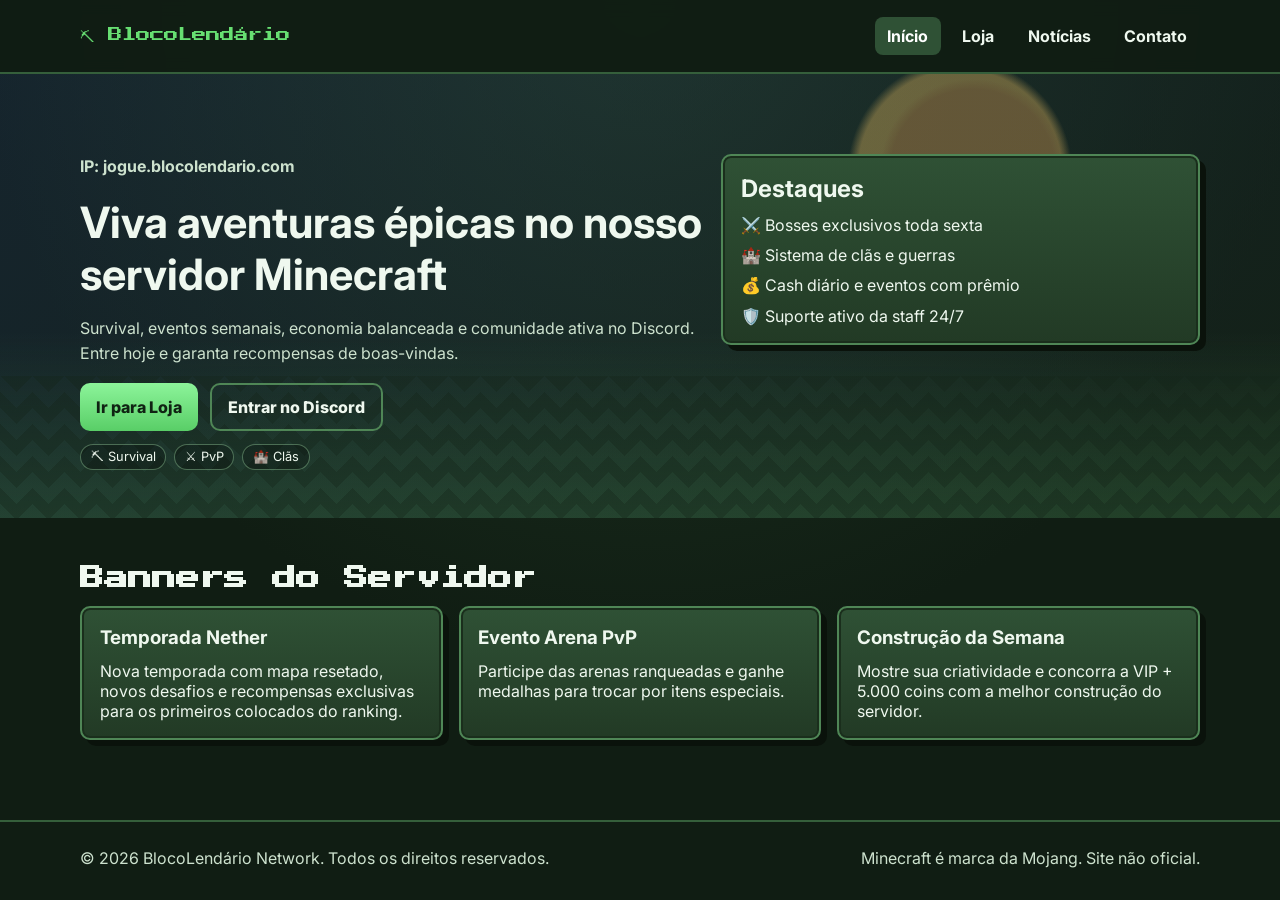
==== commit 3bec2241: "Restore Minecraft-elements version of homepage hero" ====
--- a/index.html
+++ b/index.html
@@ -3,148 +3,96 @@
   <head>
     <meta charset="UTF-8" />
     <meta name="viewport" content="width=device-width, initial-scale=1.0" />
-    <title>Rede Eclipse | Loja VIP Minecraft</title>
+    <title>BlocoLendário | Servidor Minecraft</title>
     <link rel="preconnect" href="https://fonts.googleapis.com" />
     <link rel="preconnect" href="https://fonts.gstatic.com" crossorigin />
     <link
-      href="https://fonts.googleapis.com/css2?family=Inter:wght@400;500;700;800&family=Orbitron:wght@500;700;800&display=swap"
+      href="https://fonts.googleapis.com/css2?family=Press+Start+2P&family=Inter:wght@400;600;700;800&display=swap"
       rel="stylesheet"
     />
     <link rel="stylesheet" href="styles.css" />
   </head>
   <body>
-    <div class="bg-blur blur-1"></div>
-    <div class="bg-blur blur-2"></div>
-
-    <header class="topbar glass">
-      <div class="container nav">
-        <a href="#inicio" class="logo-mini">
-          <img src="logo-rede-eclipse.svg" alt="Logo Rede Eclipse" />
-        </a>
+    <header class="site-header">
+      <div class="container nav-wrap">
+        <a class="logo" href="index.html">⛏ BlocoLendário</a>
         <button class="menu-toggle" aria-label="Abrir menu">☰</button>
-        <nav class="menu">
-          <a href="#inicio">Início</a>
-          <a href="#loja">Loja VIP</a>
-          <a href="#anuncios">Anúncios</a>
-          <a href="#servidor">Servidor</a>
+        <nav class="main-nav">
+          <a class="active" href="index.html">Início</a>
+          <a href="loja.html">Loja</a>
+          <a href="noticias.html">Notícias</a>
+          <a href="contato.html">Contato</a>
         </nav>
       </div>
     </header>
 
     <main>
-      <section id="inicio" class="hero container glass">
-        <div class="minecraft-overlay" aria-hidden="true"></div>
-        <div class="pixel-mountains" aria-hidden="true"></div>
-
-        <div class="hero-content">
-          <p class="eyebrow">Rede Eclipse • Loja Oficial</p>
-          <h1>
-            Viva o <span>lado épico</span> do Minecraft
-            com vantagens exclusivas
-          </h1>
-          <p>
-            Visual premium com alma Minecraft: blocos, bioma noturno e atmosfera de eclipse para
-            destacar o seu servidor desde o primeiro segundo.
-          </p>
-          <div class="hero-actions">
-            <a href="#loja" class="btn btn-primary">Ver VIPs</a>
-            <a href="#servidor" class="btn btn-secondary">Ver IP do Servidor</a>
+      <section class="hero minecraft-hero">
+        <div class="hero-overlay" aria-hidden="true"></div>
+        <div class="hero-pixels" aria-hidden="true"></div>
+        <div class="container hero-grid">
+          <div>
+            <p class="tag">IP: jogue.blocolendario.com</p>
+            <h1>Viva aventuras épicas no nosso servidor Minecraft</h1>
+            <p>
+              Survival, eventos semanais, economia balanceada e comunidade ativa no Discord.
+              Entre hoje e garanta recompensas de boas-vindas.
+            </p>
+            <div class="hero-actions">
+              <a class="btn btn-primary" href="loja.html">Ir para Loja</a>
+              <a class="btn btn-outline" href="contato.html">Entrar no Discord</a>
+            </div>
+            <div class="hero-tags">
+              <span>⛏ Survival</span>
+              <span>⚔ PvP</span>
+              <span>🏰 Clãs</span>
+            </div>
           </div>
-          <div class="hero-tags">
-            <span>⛏ Survival</span>
-            <span>⚔ PvP</span>
-            <span>🏰 Clãs</span>
-          </div>
-        </div>
-
-        <div class="hero-render glass">
-          <img
-            src="logo-rede-eclipse.svg"
-            alt="Logo oficial da Rede Eclipse"
-            loading="eager"
-          />
-          <div>
-            <h2>Marca oficial Rede Eclipse</h2>
-            <p>Identidade visual aplicada no topo para reforçar branding e impacto.</p>
+          <div class="hero-card pixel-border">
+            <h2>Destaques</h2>
+            <ul>
+              <li>⚔️ Bosses exclusivos toda sexta</li>
+              <li>🏰 Sistema de clãs e guerras</li>
+              <li>💰 Cash diário e eventos com prêmio</li>
+              <li>🛡️ Suporte ativo da staff 24/7</li>
+            </ul>
           </div>
         </div>
       </section>
 
-      <section id="loja" class="container section">
-        <div class="section-head">
-          <h2>Loja de VIPs</h2>
-          <p>Escolha seu pacote e evolua sua jornada no servidor.</p>
-        </div>
-
-        <div class="vip-grid">
-          <article class="vip-card glass">
-            <img src="https://mc-heads.net/body/Steve/left" alt="Render VIP Neon" loading="lazy" />
-            <span class="chip">VIP</span>
-            <h3>VIP Neon</h3>
-            <p>Tag exclusiva, kit inicial avançado e prioridade na fila por 30 dias.</p>
-            <strong class="price">R$ 29,90</strong>
-            <a class="btn btn-primary" href="https://checkout.infinitepay.io/redeeclipse-vip-neon" target="_blank" rel="noopener">Comprar</a>
-          </article>
-
-          <article class="vip-card glass featured">
-            <img src="https://mc-heads.net/body/Alex/left" alt="Render VIP Eclipse" loading="lazy" />
-            <span class="chip hot">Mais vendido</span>
-            <h3>VIP Eclipse</h3>
-            <p>/fly no spawn, bônus diário, perks avançadas e cosméticos por 60 dias.</p>
-            <strong class="price">R$ 59,90</strong>
-            <a class="btn btn-primary" href="https://checkout.infinitepay.io/redeeclipse-vip-eclipse" target="_blank" rel="noopener">Comprar</a>
-          </article>
-
-          <article class="vip-card glass">
-            <img src="https://mc-heads.net/body/HeroBrine/left" alt="Render VIP Solar" loading="lazy" />
-            <span class="chip">VIP</span>
-            <h3>VIP Solar</h3>
-            <p>Acesso a comandos especiais, boosters e vantagens completas por 90 dias.</p>
-            <strong class="price">R$ 89,90</strong>
-            <a class="btn btn-primary" href="https://checkout.infinitepay.io/redeeclipse-vip-solar" target="_blank" rel="noopener">Comprar</a>
-          </article>
-        </div>
-      </section>
-
-      <section id="anuncios" class="container section">
-        <div class="section-head">
-          <h2>Anúncios</h2>
-          <p>Fique por dentro dos eventos e novidades da Rede Eclipse.</p>
-        </div>
-
-        <div class="news-grid">
-          <article class="glass news-card">
-            <span>15 Fev 2026</span>
-            <h3>Nova temporada Eclipse Lands</h3>
-            <p>Mapa inédito com missões progressivas e recompensas semanais para VIPs.</p>
-          </article>
-          <article class="glass news-card">
-            <span>11 Fev 2026</span>
-            <h3>Evento PvP Magma Arena</h3>
-            <p>Compita com seu clã e dispute premiações exclusivas da loja.</p>
-          </article>
-          <article class="glass news-card">
-            <span>07 Fev 2026</span>
-            <h3>Bônus de compra ativo</h3>
-            <p>Até domingo, compras de VIP recebem vantagens extras temporárias.</p>
-          </article>
-        </div>
-      </section>
-
-      <section id="servidor" class="container section">
-        <div class="server-box glass">
-          <div>
-            <h2>IP do Servidor</h2>
-            <p class="ip" id="server-ip">jogar.redeeclipse.com</p>
+      <section class="section">
+        <div class="container">
+          <h2 class="section-title">Banners do Servidor</h2>
+          <div class="banner-grid">
+            <article class="banner-card pixel-border">
+              <h3>Temporada Nether</h3>
+              <p>
+                Nova temporada com mapa resetado, novos desafios e recompensas exclusivas para os
+                primeiros colocados do ranking.
+              </p>
+            </article>
+            <article class="banner-card pixel-border">
+              <h3>Evento Arena PvP</h3>
+              <p>
+                Participe das arenas ranqueadas e ganhe medalhas para trocar por itens especiais.
+              </p>
+            </article>
+            <article class="banner-card pixel-border">
+              <h3>Construção da Semana</h3>
+              <p>
+                Mostre sua criatividade e concorra a VIP + 5.000 coins com a melhor construção do
+                servidor.
+              </p>
+            </article>
           </div>
-          <button class="btn btn-primary" id="copy-ip" type="button">Copiar IP</button>
         </div>
       </section>
     </main>
 
-    <footer class="footer">
-      <div class="container">
-        <p>© 2026 Rede Eclipse • Loja oficial com pagamento InfinitePay.</p>
+    <footer class="site-footer">
+      <div class="container footer-wrap">
+        <p>© 2026 BlocoLendário Network. Todos os direitos reservados.</p>
+        <p>Minecraft é marca da Mojang. Site não oficial.</p>
       </div>
     </footer>
 
--- a/styles.css
+++ b/styles.css
@@ -1,13 +1,12 @@
 :root {
-  --bg: #08050f;
-  --surface: rgba(255, 255, 255, 0.08);
-  --surface-strong: rgba(255, 255, 255, 0.15);
-  --text: #f9f0ff;
-  --muted: #d0bbde;
-  --purple: #8f4fff;
-  --purple-strong: #612bd1;
-  --lava: #ff7a30;
-  --line: rgba(206, 150, 255, 0.45);
+  --bg: #101d13;
+  --bg-soft: #1b2e1e;
+  --surface: #223a25;
+  --surface-light: #2f5135;
+  --primary: #67df72;
+  --accent: #f3c153;
+  --text: #eff8ef;
+  --muted: #cde2ce;
 }
 
 * {
@@ -16,384 +15,303 @@
   padding: 0;
 }
 
-html {
-  scroll-behavior: smooth;
-}
-
 body {
-  font-family: Inter, sans-serif;
+  font-family: "Inter", sans-serif;
   color: var(--text);
-  background: radial-gradient(circle at 16% 10%, #2d1848 0%, transparent 36%),
-    radial-gradient(circle at 85% 12%, #1f1038 0%, transparent 35%), var(--bg);
+  background: radial-gradient(circle at top, #203824 0%, var(--bg) 60%);
   min-height: 100vh;
-  overflow-x: hidden;
 }
 
 .container {
-  width: min(1140px, 92%);
+  width: min(1120px, 92%);
   margin: 0 auto;
 }
 
-.bg-blur {
-  position: fixed;
+.site-header {
+  position: sticky;
+  top: 0;
+  z-index: 30;
+  background: rgba(16, 29, 19, 0.95);
+  backdrop-filter: blur(8px);
+  border-bottom: 2px solid #355f3b;
+}
+
+.nav-wrap {
+  min-height: 72px;
+  display: flex;
+  align-items: center;
+  justify-content: space-between;
+  gap: 1rem;
+}
+
+.logo {
+  font-family: "Press Start 2P", cursive;
+  color: var(--primary);
+  text-decoration: none;
+  font-size: 0.9rem;
+}
+
+.main-nav {
+  display: flex;
+  gap: 0.5rem;
+}
+
+.main-nav a {
+  color: var(--text);
+  text-decoration: none;
+  font-weight: 700;
+  padding: 0.55rem 0.8rem;
+  border-radius: 8px;
+}
+
+.main-nav a:hover,
+.main-nav a.active {
+  background: var(--surface-light);
+  color: #fff;
+}
+
+.menu-toggle {
+  display: none;
+  background: transparent;
+  border: 1px solid #436f48;
+  color: var(--text);
+  border-radius: 8px;
+  padding: 0.4rem 0.65rem;
+  font-size: 1.2rem;
+}
+
+.hero {
+  padding: 5rem 0 3rem;
+}
+
+.minecraft-hero {
+  position: relative;
+  overflow: hidden;
+}
+
+.hero-overlay {
+  position: absolute;
+  inset: 0;
+  background:
+    radial-gradient(circle at 75% 22%, rgba(255, 205, 104, 0.35) 0 10%, rgba(0, 0, 0, 0) 11%),
+    radial-gradient(circle at 76% 22%, rgba(15, 21, 28, 0.9) 0 8%, rgba(15, 21, 28, 0) 9%),
+    linear-gradient(to top, rgba(62, 122, 71, 0.35), rgba(62, 122, 71, 0) 42%),
+    linear-gradient(140deg, rgba(36, 56, 112, 0.28), rgba(22, 36, 26, 0.55));
+  z-index: 0;
+}
+
+.hero-pixels {
+  position: absolute;
+  inset: auto 0 0;
+  height: 32%;
+  background:
+    linear-gradient(135deg, rgba(20, 36, 24, 0.75) 25%, transparent 25%) -16px 0/32px 32px,
+    linear-gradient(225deg, rgba(20, 36, 24, 0.75) 25%, transparent 25%) -16px 0/32px 32px,
+    linear-gradient(315deg, rgba(20, 36, 24, 0.75) 25%, transparent 25%) 0 0/32px 32px,
+    linear-gradient(45deg, rgba(20, 36, 24, 0.75) 25%, transparent 25%) 0 0/32px 32px;
+  z-index: 0;
+  opacity: 0.45;
+}
+
+.hero-grid {
+  position: relative;
+  z-index: 1;
+  display: grid;
+  grid-template-columns: 1.3fr 1fr;
+  gap: 1.2rem;
+  align-items: start;
+}
+
+.tag {
+  color: var(--accent);
+  font-weight: 700;
+  margin-bottom: 1rem;
+}
+
+h1 {
+  font-size: clamp(1.75rem, 5vw, 2.7rem);
+  margin-bottom: 1rem;
+}
+
+.hero p {
+  color: var(--muted);
+  line-height: 1.6;
+  margin-bottom: 1rem;
+}
+
+.hero-actions {
+  display: flex;
+  flex-wrap: wrap;
+  gap: 0.75rem;
+}
+
+.hero-tags {
+  margin-top: 0.8rem;
+  display: flex;
+  flex-wrap: wrap;
+  gap: 0.5rem;
+}
+
+.hero-tags span {
+  font-size: 0.8rem;
+  padding: 0.3rem 0.6rem;
   border-radius: 999px;
-  filter: blur(90px);
-  z-index: -1;
-}
-
-.blur-1 {
-  width: 280px;
-  height: 280px;
-  background: #7d3bf0;
-  top: -120px;
-  left: -80px;
-}
-
-.blur-2 {
-  width: 350px;
-  height: 350px;
-  background: #ff6f2a;
-  right: -140px;
-  top: 160px;
-  opacity: 0.4;
-}
-
-.glass {
-  background: var(--surface);
-  border: 1px solid var(--line);
-  backdrop-filter: blur(14px);
-  -webkit-backdrop-filter: blur(14px);
-  border-radius: 20px;
-  box-shadow: 0 10px 40px rgba(8, 4, 20, 0.45);
-}
-
-.topbar {
-  position: sticky;
-  top: 12px;
-  z-index: 20;
-  width: min(1140px, 96%);
-  margin: 10px auto 0;
-}
-
-.nav {
+  background: rgba(0, 0, 0, 0.25);
+  border: 1px solid rgba(160, 221, 167, 0.4);
+}
+
+.btn {
+  display: inline-flex;
+  justify-content: center;
+  align-items: center;
+  text-decoration: none;
+  font-weight: 800;
+  border-radius: 10px;
+  padding: 0.75rem 1rem;
+  border: 0;
+}
+
+.btn-primary {
+  color: #102313;
+  background: linear-gradient(180deg, #8cf49a, #59ce67);
+}
+
+.btn-outline {
+  color: var(--text);
+  border: 2px solid #4f8656;
+}
+
+.section {
+  padding: 3rem 0;
+}
+
+.section-title {
+  font-family: "Press Start 2P", cursive;
+  font-size: clamp(1rem, 3.5vw, 1.5rem);
+  margin-bottom: 1rem;
+}
+
+.section-subtitle {
+  margin-bottom: 1.5rem;
+  color: var(--muted);
+}
+
+.pixel-border {
+  border: 2px solid #4f8656;
+  box-shadow: 0 0 0 2px #1a2e1c inset, 6px 6px 0 #0a120b;
+  border-radius: 10px;
+  background: linear-gradient(180deg, var(--surface-light), var(--surface));
+}
+
+.hero-card,
+.banner-card,
+.product-card,
+.news-card,
+.contact-card {
+  padding: 1.1rem;
+}
+
+.hero-card h2,
+.banner-card h3,
+.product-card h2,
+.news-card h2,
+.contact-card h2 {
+  margin-bottom: 0.75rem;
+}
+
+.hero-card ul,
+.contact-card ul {
+  list-style: none;
+  display: grid;
+  gap: 0.65rem;
+}
+
+.banner-grid,
+.product-grid,
+.news-list,
+.contact-grid {
+  display: grid;
+  gap: 1rem;
+}
+
+.banner-grid,
+.product-grid {
+  grid-template-columns: repeat(auto-fit, minmax(220px, 1fr));
+}
+
+.news-list,
+.contact-grid {
+  grid-template-columns: 1fr;
+}
+
+.product-card {
+  display: grid;
+  gap: 0.8rem;
+}
+
+.product-card strong {
+  color: var(--accent);
+  font-size: 1.2rem;
+}
+
+.featured {
+  border-color: var(--accent);
+}
+
+.badge {
+  width: fit-content;
+  font-size: 0.75rem;
+  font-weight: 800;
+  background: #18271a;
+  border: 1px solid #4f8656;
+  border-radius: 999px;
+  padding: 0.2rem 0.55rem;
+}
+
+.news-card span {
+  color: var(--accent);
+  font-weight: 700;
+}
+
+.site-footer {
+  border-top: 2px solid #355f3b;
+  margin-top: 2rem;
+}
+
+.footer-wrap {
   min-height: 72px;
+  padding: 1rem 0;
   display: flex;
   justify-content: space-between;
   align-items: center;
-  gap: 10px;
-}
-
-.logo-mini {
-  display: inline-flex;
-  align-items: center;
-}
-
-.logo-mini img {
-  width: clamp(140px, 20vw, 190px);
-  height: auto;
-  filter: drop-shadow(0 0 14px rgba(255, 122, 48, 0.38));
-}
-
-.menu {
-  display: flex;
-  gap: 6px;
-}
-
-.menu a {
-  color: var(--text);
-  text-decoration: none;
-  padding: 10px 13px;
-  border-radius: 10px;
-  transition: 0.25s ease;
-}
-
-.menu a:hover {
-  background: var(--surface-strong);
-  box-shadow: 0 0 20px rgba(143, 79, 255, 0.5);
-}
-
-.menu-toggle {
-  display: none;
-  border: 1px solid var(--line);
-  background: transparent;
-  color: #fff;
-  padding: 7px 10px;
-  border-radius: 10px;
-}
-
-.hero {
-  position: relative;
-  overflow: hidden;
-  display: grid;
-  grid-template-columns: 1.25fr 1fr;
-  gap: 22px;
-  padding: 90px 24px 28px;
-  margin-top: 12px;
-  align-items: center;
-}
-
-.minecraft-overlay {
-  position: absolute;
-  inset: 0;
-  z-index: 0;
-  background:
-    radial-gradient(circle at 68% 20%, rgba(255, 197, 91, 0.4) 0 14%, rgba(10, 7, 16, 0) 15%),
-    radial-gradient(circle at 70% 20%, rgba(9, 5, 20, 0.85) 0 11%, rgba(9, 5, 20, 0) 12%),
-    linear-gradient(to top, rgba(66, 139, 78, 0.42) 0 24%, rgba(41, 93, 58, 0.35) 25%, rgba(25, 53, 37, 0.2) 40%, rgba(0, 0, 0, 0) 72%),
-    linear-gradient(135deg, rgba(107, 63, 181, 0.45), rgba(19, 12, 37, 0.9));
-  opacity: 0.95;
-}
-
-.pixel-mountains {
-  position: absolute;
-  inset: auto 0 0;
-  height: 34%;
-  z-index: 0;
-  background:
-    linear-gradient(135deg, rgba(30, 16, 56, 0.8) 25%, transparent 25%) -16px 0/32px 32px,
-    linear-gradient(225deg, rgba(30, 16, 56, 0.8) 25%, transparent 25%) -16px 0/32px 32px,
-    linear-gradient(315deg, rgba(30, 16, 56, 0.8) 25%, transparent 25%) 0px 0/32px 32px,
-    linear-gradient(45deg, rgba(30, 16, 56, 0.8) 25%, transparent 25%) 0px 0/32px 32px,
-    linear-gradient(to top, rgba(255, 122, 48, 0.18), rgba(255, 122, 48, 0));
-}
-
-.hero-content,
-.hero-render {
-  position: relative;
-  z-index: 1;
-}
-
-.eyebrow {
-  color: #eed5ff;
-  margin-bottom: 12px;
-}
-
-h1,
-h2,
-h3 {
-  font-family: Orbitron, sans-serif;
-}
-
-h1 {
-  line-height: 1.08;
-  font-size: clamp(2rem, 5vw, 3.8rem);
-}
-
-h1 span {
-  color: #ffbb8f;
-  text-shadow: 0 0 24px rgba(255, 122, 48, 0.66);
-}
-
-.hero-content p {
-  color: #f2e6ff;
-  margin: 16px 0 20px;
-  max-width: 620px;
-  line-height: 1.6;
-}
-
-.hero-actions {
-  display: flex;
+  gap: 1rem;
   flex-wrap: wrap;
-  gap: 10px;
-}
-
-.hero-tags {
-  margin-top: 14px;
-  display: flex;
-  flex-wrap: wrap;
-  gap: 8px;
-}
-
-.hero-tags span {
-  padding: 5px 10px;
-  border-radius: 999px;
-  font-size: 0.78rem;
-  background: rgba(0, 0, 0, 0.3);
-  border: 1px solid rgba(255, 177, 117, 0.45);
-}
-
-.hero-render {
-  padding: 18px;
-  display: grid;
-  gap: 12px;
-  justify-items: center;
-  text-align: center;
-}
-
-.hero-render img {
-  width: min(420px, 100%);
-  max-height: 320px;
-  object-fit: contain;
-  filter: drop-shadow(0 0 24px rgba(255, 122, 48, 0.48));
-}
-
-.hero-render p {
   color: var(--muted);
 }
 
-.section {
-  padding: 44px 0 12px;
-}
-
-.section-head {
-  margin-bottom: 16px;
-}
-
-.section-head p {
-  color: var(--muted);
-  margin-top: 8px;
-}
-
-.vip-grid,
-.news-grid {
-  display: grid;
-  gap: 16px;
-}
-
-.vip-grid {
-  grid-template-columns: repeat(auto-fit, minmax(250px, 1fr));
-}
-
-.news-grid {
-  grid-template-columns: repeat(auto-fit, minmax(240px, 1fr));
-}
-
-.vip-card,
-.news-card {
-  padding: 18px;
-  display: grid;
-  gap: 10px;
-  transition: transform 0.25s ease, box-shadow 0.25s ease, border-color 0.25s ease;
-}
-
-.vip-card:hover,
-.news-card:hover,
-.server-box:hover {
-  transform: translateY(-4px);
-  border-color: rgba(255, 176, 114, 0.95);
-  box-shadow: 0 0 28px rgba(255, 122, 48, 0.36);
-}
-
-.vip-card img {
-  width: 100%;
-  height: 220px;
-  object-fit: contain;
-  border-radius: 14px;
-  background: linear-gradient(145deg, rgba(143, 79, 255, 0.18), rgba(255, 122, 48, 0.07));
-}
-
-.chip {
-  width: fit-content;
-  background: rgba(143, 79, 255, 0.24);
-  border: 1px solid rgba(213, 182, 255, 0.4);
-  border-radius: 999px;
-  padding: 4px 10px;
-  font-size: 0.74rem;
-  letter-spacing: 0.4px;
-}
-
-.chip.hot {
-  background: linear-gradient(120deg, #ff9e66, #8f4fff);
-  color: #fff;
-  box-shadow: 0 0 16px rgba(255, 137, 79, 0.5);
-}
-
-.price {
-  font-size: 1.5rem;
-  color: #ffe2cc;
-  text-shadow: 0 0 14px rgba(255, 122, 48, 0.5);
-}
-
-.featured {
-  box-shadow: 0 0 30px rgba(143, 79, 255, 0.28);
-}
-
-.news-card span {
-  color: #ffbc95;
-  font-size: 0.9rem;
-}
-
-.server-box {
-  padding: 24px;
-  display: flex;
-  align-items: center;
-  justify-content: space-between;
-  gap: 12px;
-  transition: transform 0.25s ease, box-shadow 0.25s ease, border-color 0.25s ease;
-}
-
-.ip {
-  font-size: clamp(1.2rem, 3vw, 1.7rem);
-  font-weight: 800;
-  color: #fce5d5;
-  letter-spacing: 0.4px;
-}
-
-.btn {
-  text-decoration: none;
-  border: 0;
-  border-radius: 12px;
-  padding: 11px 18px;
-  font-weight: 700;
-  cursor: pointer;
-  display: inline-flex;
-  align-items: center;
-  justify-content: center;
-}
-
-.btn-primary {
-  color: #fff;
-  background: linear-gradient(135deg, var(--purple), var(--lava));
-  box-shadow: 0 0 20px rgba(255, 122, 48, 0.42);
-  transition: box-shadow 0.2s ease, transform 0.2s ease;
-}
-
-.btn-primary:hover {
-  box-shadow: 0 0 30px rgba(255, 122, 48, 0.75);
-  transform: translateY(-1px);
-}
-
-.btn-secondary {
-  color: #f6ebff;
-  background: rgba(255, 255, 255, 0.03);
-  border: 1px solid var(--line);
-}
-
-.footer {
-  padding: 28px 0;
-  color: var(--muted);
-  text-align: center;
-}
-
-@media (max-width: 920px) {
-  .hero {
-    grid-template-columns: 1fr;
-    padding: 84px 16px 20px;
-  }
-
+@media (max-width: 860px) {
   .menu-toggle {
     display: inline-block;
   }
 
-  .menu {
+  .main-nav {
+    position: fixed;
+    top: 72px;
+    left: 0;
+    right: 0;
+    background: #17301a;
+    border-bottom: 2px solid #355f3b;
+    padding: 0.8rem 4%;
     display: none;
-    position: absolute;
-    top: 76px;
-    left: 2%;
-    right: 2%;
     flex-direction: column;
-    padding: 10px;
-    border-radius: 12px;
-    border: 1px solid var(--line);
-    background: rgba(8, 5, 16, 0.96);
+    gap: 0.3rem;
   }
 
-  .menu.open {
+  .main-nav.open {
     display: flex;
   }
 
-  .server-box {
-    flex-direction: column;
-    align-items: flex-start;
+  .hero-grid {
+    grid-template-columns: 1fr;
   }
 }
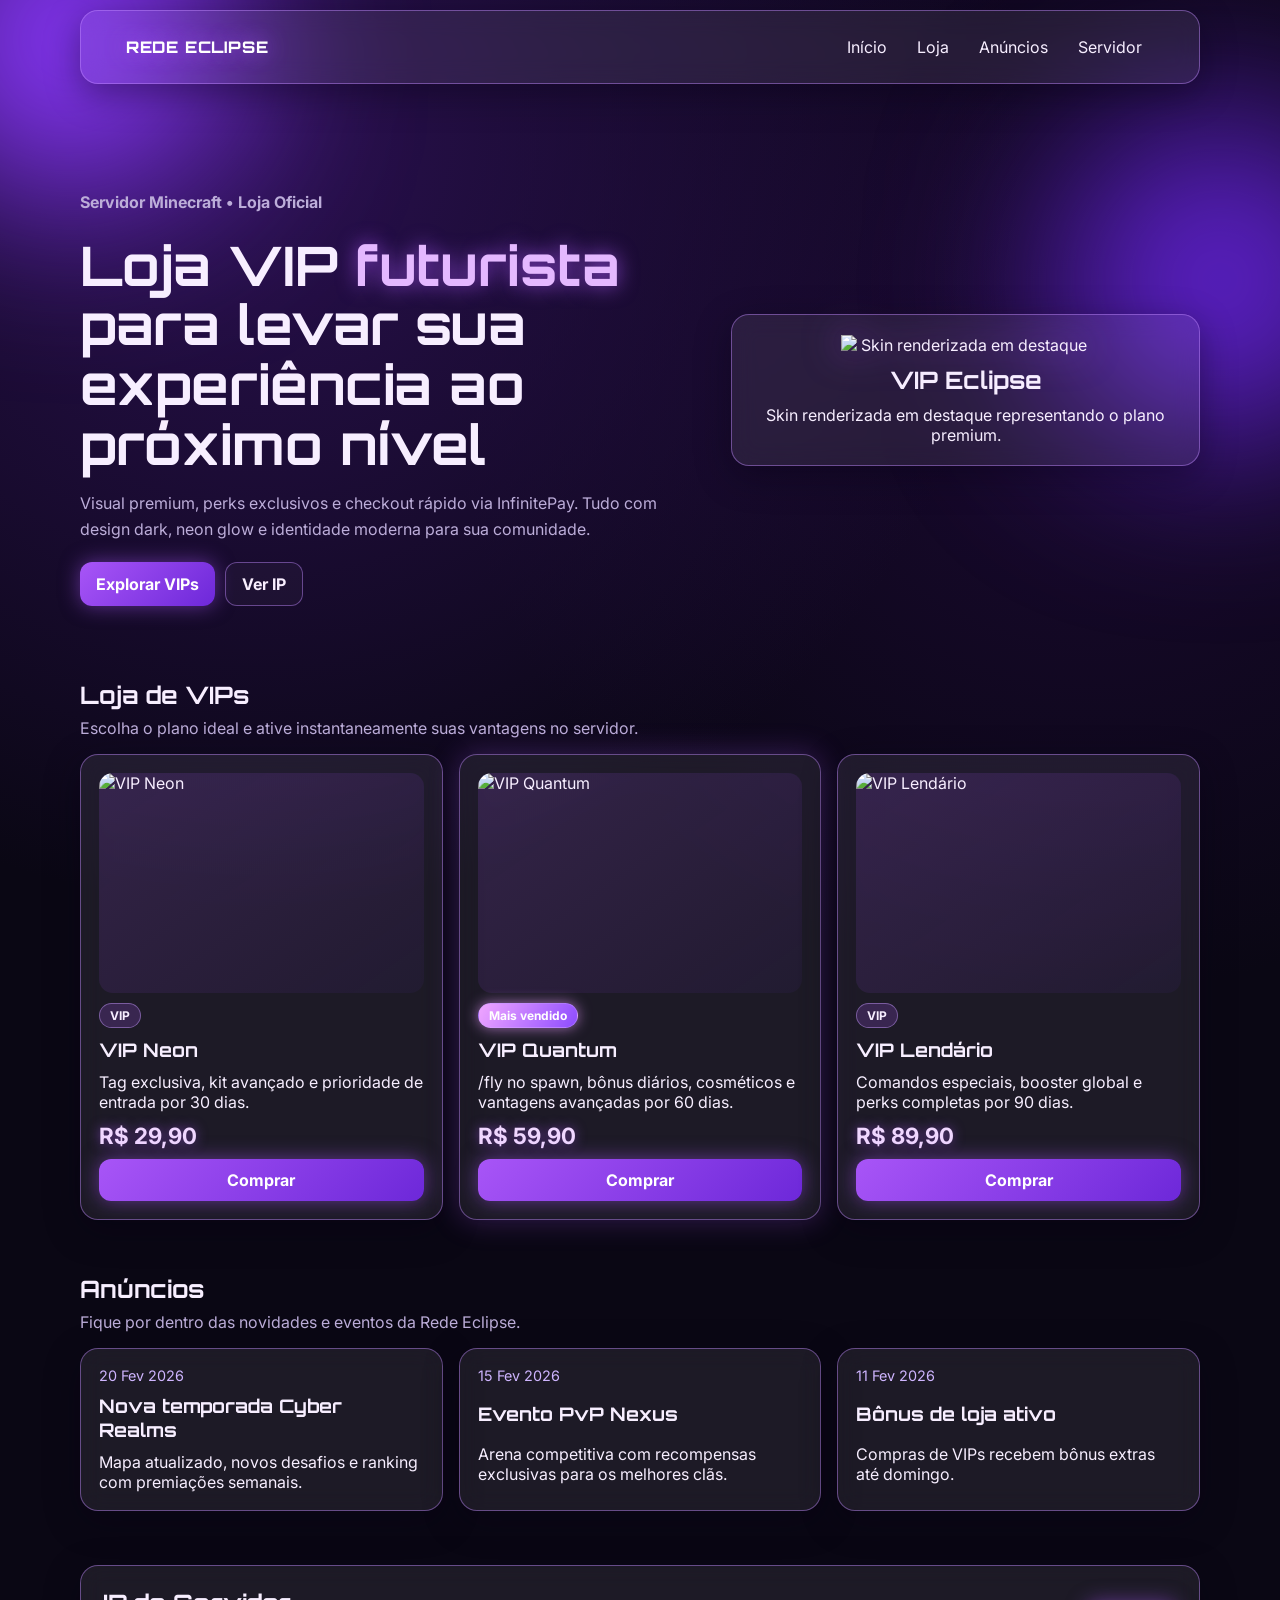
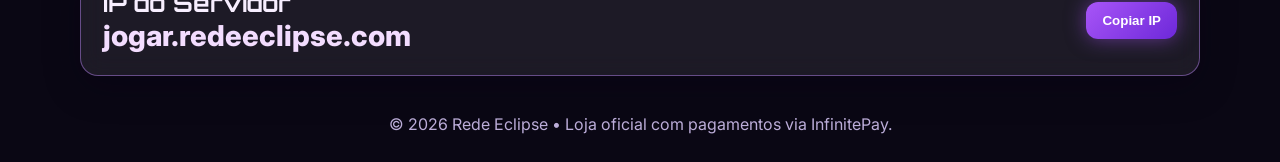
==== commit 92595084: "Rebuild premium purple Minecraft store with rendered VIP characters" ====
--- a/index.html
+++ b/index.html
@@ -3,96 +3,153 @@
   <head>
     <meta charset="UTF-8" />
     <meta name="viewport" content="width=device-width, initial-scale=1.0" />
-    <title>BlocoLendário | Servidor Minecraft</title>
+    <title>Rede Eclipse Store | VIP Minecraft</title>
     <link rel="preconnect" href="https://fonts.googleapis.com" />
     <link rel="preconnect" href="https://fonts.gstatic.com" crossorigin />
     <link
-      href="https://fonts.googleapis.com/css2?family=Press+Start+2P&family=Inter:wght@400;600;700;800&display=swap"
+      href="https://fonts.googleapis.com/css2?family=Inter:wght@400;500;700;800&family=Orbitron:wght@500;700;800&display=swap"
       rel="stylesheet"
     />
     <link rel="stylesheet" href="styles.css" />
   </head>
   <body>
-    <header class="site-header">
+    <div class="bg-orb orb-a"></div>
+    <div class="bg-orb orb-b"></div>
+
+    <header class="header glass">
       <div class="container nav-wrap">
-        <a class="logo" href="index.html">⛏ BlocoLendário</a>
+        <a class="logo" href="#inicio">REDE ECLIPSE</a>
         <button class="menu-toggle" aria-label="Abrir menu">☰</button>
-        <nav class="main-nav">
-          <a class="active" href="index.html">Início</a>
-          <a href="loja.html">Loja</a>
-          <a href="noticias.html">Notícias</a>
-          <a href="contato.html">Contato</a>
+        <nav class="nav-links">
+          <a href="#inicio">Início</a>
+          <a href="#loja">Loja</a>
+          <a href="#anuncios">Anúncios</a>
+          <a href="#servidor">Servidor</a>
         </nav>
       </div>
     </header>
 
     <main>
-      <section class="hero minecraft-hero">
-        <div class="hero-overlay" aria-hidden="true"></div>
-        <div class="hero-pixels" aria-hidden="true"></div>
-        <div class="container hero-grid">
-          <div>
-            <p class="tag">IP: jogue.blocolendario.com</p>
-            <h1>Viva aventuras épicas no nosso servidor Minecraft</h1>
-            <p>
-              Survival, eventos semanais, economia balanceada e comunidade ativa no Discord.
-              Entre hoje e garanta recompensas de boas-vindas.
-            </p>
-            <div class="hero-actions">
-              <a class="btn btn-primary" href="loja.html">Ir para Loja</a>
-              <a class="btn btn-outline" href="contato.html">Entrar no Discord</a>
-            </div>
-            <div class="hero-tags">
-              <span>⛏ Survival</span>
-              <span>⚔ PvP</span>
-              <span>🏰 Clãs</span>
-            </div>
+      <section class="hero container" id="inicio">
+        <div class="hero-content">
+          <p class="tag">Servidor Minecraft • Loja Oficial</p>
+          <h1>
+            Loja VIP <span>futurista</span> para levar sua experiência ao próximo nível
+          </h1>
+          <p>
+            Visual premium, perks exclusivos e checkout rápido via InfinitePay. Tudo com design
+            dark, neon glow e identidade moderna para sua comunidade.
+          </p>
+          <div class="hero-actions">
+            <a class="btn btn-primary" href="#loja">Explorar VIPs</a>
+            <a class="btn btn-secondary" href="#servidor">Ver IP</a>
           </div>
-          <div class="hero-card pixel-border">
-            <h2>Destaques</h2>
-            <ul>
-              <li>⚔️ Bosses exclusivos toda sexta</li>
-              <li>🏰 Sistema de clãs e guerras</li>
-              <li>💰 Cash diário e eventos com prêmio</li>
-              <li>🛡️ Suporte ativo da staff 24/7</li>
-            </ul>
-          </div>
+        </div>
+
+        <aside class="hero-highlight glass">
+          <img
+            src="https://mc-heads.net/body/Notch/left"
+            alt="Skin renderizada em destaque"
+            loading="eager"
+          />
+          <h2>VIP Eclipse</h2>
+          <p>Skin renderizada em destaque representando o plano premium.</p>
+        </aside>
+      </section>
+
+      <section class="section container" id="loja">
+        <div class="section-head">
+          <h2>Loja de VIPs</h2>
+          <p>Escolha o plano ideal e ative instantaneamente suas vantagens no servidor.</p>
+        </div>
+
+        <div class="cards-grid">
+          <article class="vip-card glass">
+            <img src="https://mc-heads.net/body/Steve/left" alt="VIP Neon" loading="lazy" />
+            <span class="badge">VIP</span>
+            <h3>VIP Neon</h3>
+            <p>Tag exclusiva, kit avançado e prioridade de entrada por 30 dias.</p>
+            <strong>R$ 29,90</strong>
+            <a
+              class="btn btn-primary"
+              href="https://checkout.infinitepay.io/redeeclipse-vip-neon"
+              target="_blank"
+              rel="noopener"
+              >Comprar</a
+            >
+          </article>
+
+          <article class="vip-card glass featured">
+            <img src="https://mc-heads.net/body/Alex/left" alt="VIP Quantum" loading="lazy" />
+            <span class="badge hot">Mais vendido</span>
+            <h3>VIP Quantum</h3>
+            <p>/fly no spawn, bônus diários, cosméticos e vantagens avançadas por 60 dias.</p>
+            <strong>R$ 59,90</strong>
+            <a
+              class="btn btn-primary"
+              href="https://checkout.infinitepay.io/redeeclipse-vip-quantum"
+              target="_blank"
+              rel="noopener"
+              >Comprar</a
+            >
+          </article>
+
+          <article class="vip-card glass">
+            <img src="https://mc-heads.net/body/HeroBrine/left" alt="VIP Lendário" loading="lazy" />
+            <span class="badge">VIP</span>
+            <h3>VIP Lendário</h3>
+            <p>Comandos especiais, booster global e perks completas por 90 dias.</p>
+            <strong>R$ 89,90</strong>
+            <a
+              class="btn btn-primary"
+              href="https://checkout.infinitepay.io/redeeclipse-vip-lendario"
+              target="_blank"
+              rel="noopener"
+              >Comprar</a
+            >
+          </article>
         </div>
       </section>
 
-      <section class="section">
-        <div class="container">
-          <h2 class="section-title">Banners do Servidor</h2>
-          <div class="banner-grid">
-            <article class="banner-card pixel-border">
-              <h3>Temporada Nether</h3>
-              <p>
-                Nova temporada com mapa resetado, novos desafios e recompensas exclusivas para os
-                primeiros colocados do ranking.
-              </p>
-            </article>
-            <article class="banner-card pixel-border">
-              <h3>Evento Arena PvP</h3>
-              <p>
-                Participe das arenas ranqueadas e ganhe medalhas para trocar por itens especiais.
-              </p>
-            </article>
-            <article class="banner-card pixel-border">
-              <h3>Construção da Semana</h3>
-              <p>
-                Mostre sua criatividade e concorra a VIP + 5.000 coins com a melhor construção do
-                servidor.
-              </p>
-            </article>
+      <section class="section container" id="anuncios">
+        <div class="section-head">
+          <h2>Anúncios</h2>
+          <p>Fique por dentro das novidades e eventos da Rede Eclipse.</p>
+        </div>
+
+        <div class="news-grid">
+          <article class="news-card glass">
+            <span>20 Fev 2026</span>
+            <h3>Nova temporada Cyber Realms</h3>
+            <p>Mapa atualizado, novos desafios e ranking com premiações semanais.</p>
+          </article>
+          <article class="news-card glass">
+            <span>15 Fev 2026</span>
+            <h3>Evento PvP Nexus</h3>
+            <p>Arena competitiva com recompensas exclusivas para os melhores clãs.</p>
+          </article>
+          <article class="news-card glass">
+            <span>11 Fev 2026</span>
+            <h3>Bônus de loja ativo</h3>
+            <p>Compras de VIPs recebem bônus extras até domingo.</p>
+          </article>
+        </div>
+      </section>
+
+      <section class="section container" id="servidor">
+        <div class="server-box glass">
+          <div>
+            <h2>IP do Servidor</h2>
+            <p id="server-ip">jogar.redeeclipse.com</p>
           </div>
+          <button id="copy-ip" class="btn btn-primary" type="button">Copiar IP</button>
         </div>
       </section>
     </main>
 
-    <footer class="site-footer">
-      <div class="container footer-wrap">
-        <p>© 2026 BlocoLendário Network. Todos os direitos reservados.</p>
-        <p>Minecraft é marca da Mojang. Site não oficial.</p>
+    <footer class="footer">
+      <div class="container">
+        <p>© 2026 Rede Eclipse • Loja oficial com pagamentos via InfinitePay.</p>
       </div>
     </footer>
 
--- a/styles.css
+++ b/styles.css
@@ -1,12 +1,12 @@
 :root {
-  --bg: #101d13;
-  --bg-soft: #1b2e1e;
-  --surface: #223a25;
-  --surface-light: #2f5135;
-  --primary: #67df72;
-  --accent: #f3c153;
-  --text: #eff8ef;
-  --muted: #cde2ce;
+  --bg: #0a0714;
+  --surface: rgba(255, 255, 255, 0.08);
+  --surface-strong: rgba(255, 255, 255, 0.14);
+  --text: #f7eeff;
+  --muted: #bcadd9;
+  --primary: #a855f7;
+  --primary-2: #6d28d9;
+  --line: rgba(194, 139, 255, 0.45);
 }
 
 * {
@@ -15,11 +15,17 @@
   padding: 0;
 }
 
+html {
+  scroll-behavior: smooth;
+}
+
 body {
-  font-family: "Inter", sans-serif;
+  font-family: Inter, sans-serif;
   color: var(--text);
-  background: radial-gradient(circle at top, #203824 0%, var(--bg) 60%);
+  background: radial-gradient(circle at 20% 8%, #2a1050 0%, transparent 40%),
+    radial-gradient(circle at 85% 20%, #1a0931 0%, transparent 36%), var(--bg);
   min-height: 100vh;
+  overflow-x: hidden;
 }
 
 .container {
@@ -27,13 +33,42 @@
   margin: 0 auto;
 }
 
-.site-header {
+.bg-orb {
+  position: fixed;
+  width: 320px;
+  height: 320px;
+  border-radius: 50%;
+  filter: blur(90px);
+  z-index: -1;
+}
+
+.orb-a {
+  left: -90px;
+  top: -120px;
+  background: #8b38ff;
+}
+
+.orb-b {
+  right: -100px;
+  top: 120px;
+  background: #6022d1;
+}
+
+.glass {
+  background: var(--surface);
+  border: 1px solid var(--line);
+  border-radius: 18px;
+  backdrop-filter: blur(12px);
+  -webkit-backdrop-filter: blur(12px);
+  box-shadow: 0 10px 35px rgba(8, 3, 20, 0.4);
+}
+
+.header {
   position: sticky;
-  top: 0;
-  z-index: 30;
-  background: rgba(16, 29, 19, 0.95);
-  backdrop-filter: blur(8px);
-  border-bottom: 2px solid #355f3b;
+  top: 10px;
+  z-index: 20;
+  width: min(1120px, 96%);
+  margin: 10px auto 0;
 }
 
 .nav-wrap {
@@ -41,277 +76,264 @@
   display: flex;
   align-items: center;
   justify-content: space-between;
-  gap: 1rem;
+  gap: 10px;
 }
 
 .logo {
-  font-family: "Press Start 2P", cursive;
-  color: var(--primary);
   text-decoration: none;
-  font-size: 0.9rem;
-}
-
-.main-nav {
+  font-family: Orbitron, sans-serif;
+  color: #fff;
+  font-weight: 800;
+  letter-spacing: 0.8px;
+  text-shadow: 0 0 20px rgba(168, 85, 247, 0.8);
+}
+
+.nav-links {
   display: flex;
-  gap: 0.5rem;
-}
-
-.main-nav a {
+  gap: 6px;
+}
+
+.nav-links a {
+  text-decoration: none;
   color: var(--text);
-  text-decoration: none;
-  font-weight: 700;
-  padding: 0.55rem 0.8rem;
-  border-radius: 8px;
-}
-
-.main-nav a:hover,
-.main-nav a.active {
-  background: var(--surface-light);
-  color: #fff;
+  padding: 10px 12px;
+  border-radius: 10px;
+  transition: 0.25s ease;
+}
+
+.nav-links a:hover {
+  background: var(--surface-strong);
+  box-shadow: 0 0 20px rgba(168, 85, 247, 0.45);
 }
 
 .menu-toggle {
   display: none;
+  border: 1px solid var(--line);
+  border-radius: 10px;
   background: transparent;
-  border: 1px solid #436f48;
-  color: var(--text);
-  border-radius: 8px;
-  padding: 0.4rem 0.65rem;
-  font-size: 1.2rem;
+  color: #fff;
+  padding: 7px 10px;
 }
 
 .hero {
-  padding: 5rem 0 3rem;
-}
-
-.minecraft-hero {
-  position: relative;
-  overflow: hidden;
-}
-
-.hero-overlay {
-  position: absolute;
-  inset: 0;
-  background:
-    radial-gradient(circle at 75% 22%, rgba(255, 205, 104, 0.35) 0 10%, rgba(0, 0, 0, 0) 11%),
-    radial-gradient(circle at 76% 22%, rgba(15, 21, 28, 0.9) 0 8%, rgba(15, 21, 28, 0) 9%),
-    linear-gradient(to top, rgba(62, 122, 71, 0.35), rgba(62, 122, 71, 0) 42%),
-    linear-gradient(140deg, rgba(36, 56, 112, 0.28), rgba(22, 36, 26, 0.55));
-  z-index: 0;
-}
-
-.hero-pixels {
-  position: absolute;
-  inset: auto 0 0;
-  height: 32%;
-  background:
-    linear-gradient(135deg, rgba(20, 36, 24, 0.75) 25%, transparent 25%) -16px 0/32px 32px,
-    linear-gradient(225deg, rgba(20, 36, 24, 0.75) 25%, transparent 25%) -16px 0/32px 32px,
-    linear-gradient(315deg, rgba(20, 36, 24, 0.75) 25%, transparent 25%) 0 0/32px 32px,
-    linear-gradient(45deg, rgba(20, 36, 24, 0.75) 25%, transparent 25%) 0 0/32px 32px;
-  z-index: 0;
-  opacity: 0.45;
-}
-
-.hero-grid {
-  position: relative;
-  z-index: 1;
+  padding: 90px 0 30px;
   display: grid;
-  grid-template-columns: 1.3fr 1fr;
-  gap: 1.2rem;
-  align-items: start;
+  grid-template-columns: 1.35fr 1fr;
+  gap: 18px;
+  align-items: center;
 }
 
 .tag {
-  color: var(--accent);
+  color: #d9c0ff;
   font-weight: 700;
-  margin-bottom: 1rem;
+  margin-bottom: 12px;
+}
+
+h1,
+h2,
+h3 {
+  font-family: Orbitron, sans-serif;
 }
 
 h1 {
-  font-size: clamp(1.75rem, 5vw, 2.7rem);
-  margin-bottom: 1rem;
-}
-
-.hero p {
+  font-size: clamp(2rem, 4.8vw, 3.4rem);
+  line-height: 1.1;
+}
+
+h1 span {
+  color: #e4b8ff;
+  text-shadow: 0 0 20px rgba(168, 85, 247, 0.75);
+}
+
+.hero-content p {
+  margin: 16px 0 20px;
   color: var(--muted);
   line-height: 1.6;
-  margin-bottom: 1rem;
+  max-width: 620px;
 }
 
 .hero-actions {
   display: flex;
   flex-wrap: wrap;
-  gap: 0.75rem;
-}
-
-.hero-tags {
-  margin-top: 0.8rem;
-  display: flex;
-  flex-wrap: wrap;
-  gap: 0.5rem;
-}
-
-.hero-tags span {
-  font-size: 0.8rem;
-  padding: 0.3rem 0.6rem;
-  border-radius: 999px;
-  background: rgba(0, 0, 0, 0.25);
-  border: 1px solid rgba(160, 221, 167, 0.4);
-}
-
-.btn {
-  display: inline-flex;
-  justify-content: center;
-  align-items: center;
-  text-decoration: none;
-  font-weight: 800;
-  border-radius: 10px;
-  padding: 0.75rem 1rem;
-  border: 0;
-}
-
-.btn-primary {
-  color: #102313;
-  background: linear-gradient(180deg, #8cf49a, #59ce67);
-}
-
-.btn-outline {
-  color: var(--text);
-  border: 2px solid #4f8656;
+  gap: 10px;
+}
+
+.hero-highlight {
+  padding: 20px;
+  text-align: center;
+  display: grid;
+  gap: 10px;
+  justify-items: center;
+}
+
+.hero-highlight img {
+  width: min(250px, 100%);
+  max-height: 300px;
+  object-fit: contain;
+  filter: drop-shadow(0 0 18px rgba(168, 85, 247, 0.6));
 }
 
 .section {
-  padding: 3rem 0;
-}
-
-.section-title {
-  font-family: "Press Start 2P", cursive;
-  font-size: clamp(1rem, 3.5vw, 1.5rem);
-  margin-bottom: 1rem;
-}
-
-.section-subtitle {
-  margin-bottom: 1.5rem;
+  padding: 44px 0 10px;
+}
+
+.section-head {
+  margin-bottom: 16px;
+}
+
+.section-head p {
+  margin-top: 8px;
   color: var(--muted);
 }
 
-.pixel-border {
-  border: 2px solid #4f8656;
-  box-shadow: 0 0 0 2px #1a2e1c inset, 6px 6px 0 #0a120b;
-  border-radius: 10px;
-  background: linear-gradient(180deg, var(--surface-light), var(--surface));
-}
-
-.hero-card,
-.banner-card,
-.product-card,
-.news-card,
-.contact-card {
-  padding: 1.1rem;
-}
-
-.hero-card h2,
-.banner-card h3,
-.product-card h2,
-.news-card h2,
-.contact-card h2 {
-  margin-bottom: 0.75rem;
-}
-
-.hero-card ul,
-.contact-card ul {
-  list-style: none;
+.cards-grid,
+.news-grid {
   display: grid;
-  gap: 0.65rem;
-}
-
-.banner-grid,
-.product-grid,
-.news-list,
-.contact-grid {
+  gap: 16px;
+}
+
+.cards-grid {
+  grid-template-columns: repeat(auto-fit, minmax(240px, 1fr));
+}
+
+.news-grid {
+  grid-template-columns: repeat(auto-fit, minmax(230px, 1fr));
+}
+
+.vip-card,
+.news-card {
+  padding: 18px;
   display: grid;
-  gap: 1rem;
-}
-
-.banner-grid,
-.product-grid {
-  grid-template-columns: repeat(auto-fit, minmax(220px, 1fr));
-}
-
-.news-list,
-.contact-grid {
-  grid-template-columns: 1fr;
-}
-
-.product-card {
-  display: grid;
-  gap: 0.8rem;
-}
-
-.product-card strong {
-  color: var(--accent);
-  font-size: 1.2rem;
-}
-
-.featured {
-  border-color: var(--accent);
+  gap: 10px;
+  transition: transform 0.2s ease, box-shadow 0.2s ease, border-color 0.2s ease;
+}
+
+.vip-card:hover,
+.news-card:hover,
+.server-box:hover {
+  transform: translateY(-4px);
+  border-color: rgba(207, 155, 255, 0.95);
+  box-shadow: 0 0 28px rgba(168, 85, 247, 0.42);
+}
+
+.vip-card img {
+  width: 100%;
+  height: 220px;
+  object-fit: contain;
+  border-radius: 14px;
+  background: linear-gradient(145deg, rgba(168, 85, 247, 0.16), rgba(109, 40, 217, 0.06));
+}
+
+.vip-card strong {
+  font-size: 1.4rem;
+  color: #f0d7ff;
+  text-shadow: 0 0 12px rgba(168, 85, 247, 0.6);
 }
 
 .badge {
   width: fit-content;
   font-size: 0.75rem;
+  font-weight: 700;
+  border-radius: 999px;
+  padding: 4px 10px;
+  background: rgba(168, 85, 247, 0.2);
+  border: 1px solid rgba(203, 159, 255, 0.45);
+}
+
+.badge.hot {
+  background: linear-gradient(120deg, #f0a6ff, #8d4cff);
+  color: #fff;
+  box-shadow: 0 0 14px rgba(232, 157, 255, 0.65);
+}
+
+.featured {
+  box-shadow: 0 0 30px rgba(168, 85, 247, 0.28);
+}
+
+.news-card span {
+  color: #cfb5ff;
+  font-size: 0.9rem;
+}
+
+.server-box {
+  padding: 22px;
+  display: flex;
+  align-items: center;
+  justify-content: space-between;
+  gap: 14px;
+  transition: transform 0.2s ease, box-shadow 0.2s ease, border-color 0.2s ease;
+}
+
+#server-ip {
+  font-size: clamp(1.25rem, 3vw, 1.8rem);
   font-weight: 800;
-  background: #18271a;
-  border: 1px solid #4f8656;
-  border-radius: 999px;
-  padding: 0.2rem 0.55rem;
-}
-
-.news-card span {
-  color: var(--accent);
+  color: #f3ddff;
+}
+
+.btn {
+  text-decoration: none;
+  border: 0;
+  border-radius: 12px;
+  padding: 11px 16px;
   font-weight: 700;
-}
-
-.site-footer {
-  border-top: 2px solid #355f3b;
-  margin-top: 2rem;
-}
-
-.footer-wrap {
-  min-height: 72px;
-  padding: 1rem 0;
-  display: flex;
-  justify-content: space-between;
+  display: inline-flex;
   align-items: center;
-  gap: 1rem;
-  flex-wrap: wrap;
+  justify-content: center;
+  cursor: pointer;
+}
+
+.btn-primary {
+  color: #fff;
+  background: linear-gradient(135deg, var(--primary), var(--primary-2));
+  box-shadow: 0 0 20px rgba(168, 85, 247, 0.5);
+  transition: transform 0.2s ease, box-shadow 0.2s ease;
+}
+
+.btn-primary:hover {
+  transform: translateY(-1px);
+  box-shadow: 0 0 30px rgba(168, 85, 247, 0.8);
+}
+
+.btn-secondary {
+  color: #f9efff;
+  background: rgba(255, 255, 255, 0.03);
+  border: 1px solid var(--line);
+}
+
+.footer {
+  padding: 28px 0;
+  text-align: center;
   color: var(--muted);
 }
 
-@media (max-width: 860px) {
+@media (max-width: 900px) {
+  .hero {
+    grid-template-columns: 1fr;
+  }
+
   .menu-toggle {
     display: inline-block;
   }
 
-  .main-nav {
-    position: fixed;
-    top: 72px;
-    left: 0;
-    right: 0;
-    background: #17301a;
-    border-bottom: 2px solid #355f3b;
-    padding: 0.8rem 4%;
+  .nav-links {
     display: none;
+    position: absolute;
+    top: 78px;
+    left: 2%;
+    right: 2%;
+    padding: 10px;
+    border-radius: 12px;
+    border: 1px solid var(--line);
+    background: rgba(10, 7, 20, 0.96);
     flex-direction: column;
-    gap: 0.3rem;
-  }
-
-  .main-nav.open {
+  }
+
+  .nav-links.open {
     display: flex;
   }
 
-  .hero-grid {
-    grid-template-columns: 1fr;
-  }
-}
+  .server-box {
+    flex-direction: column;
+    align-items: flex-start;
+  }
+}
